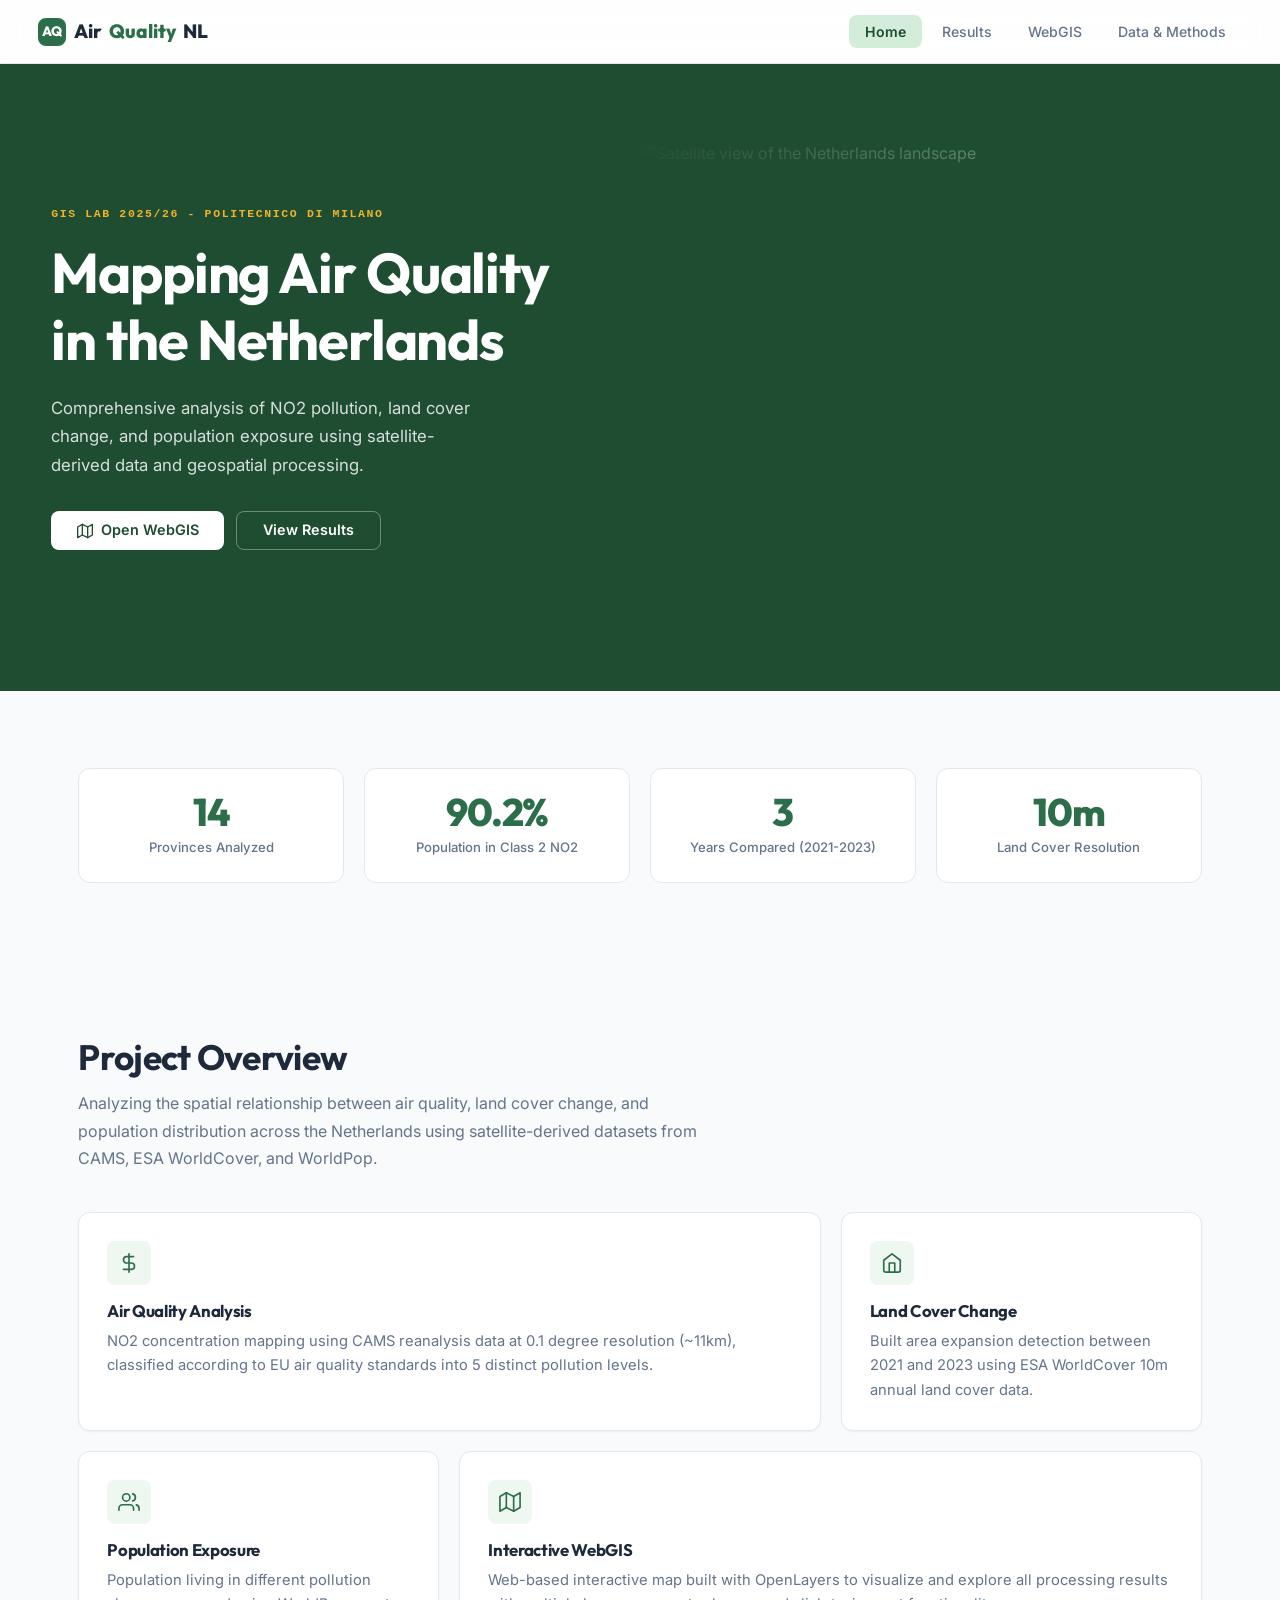
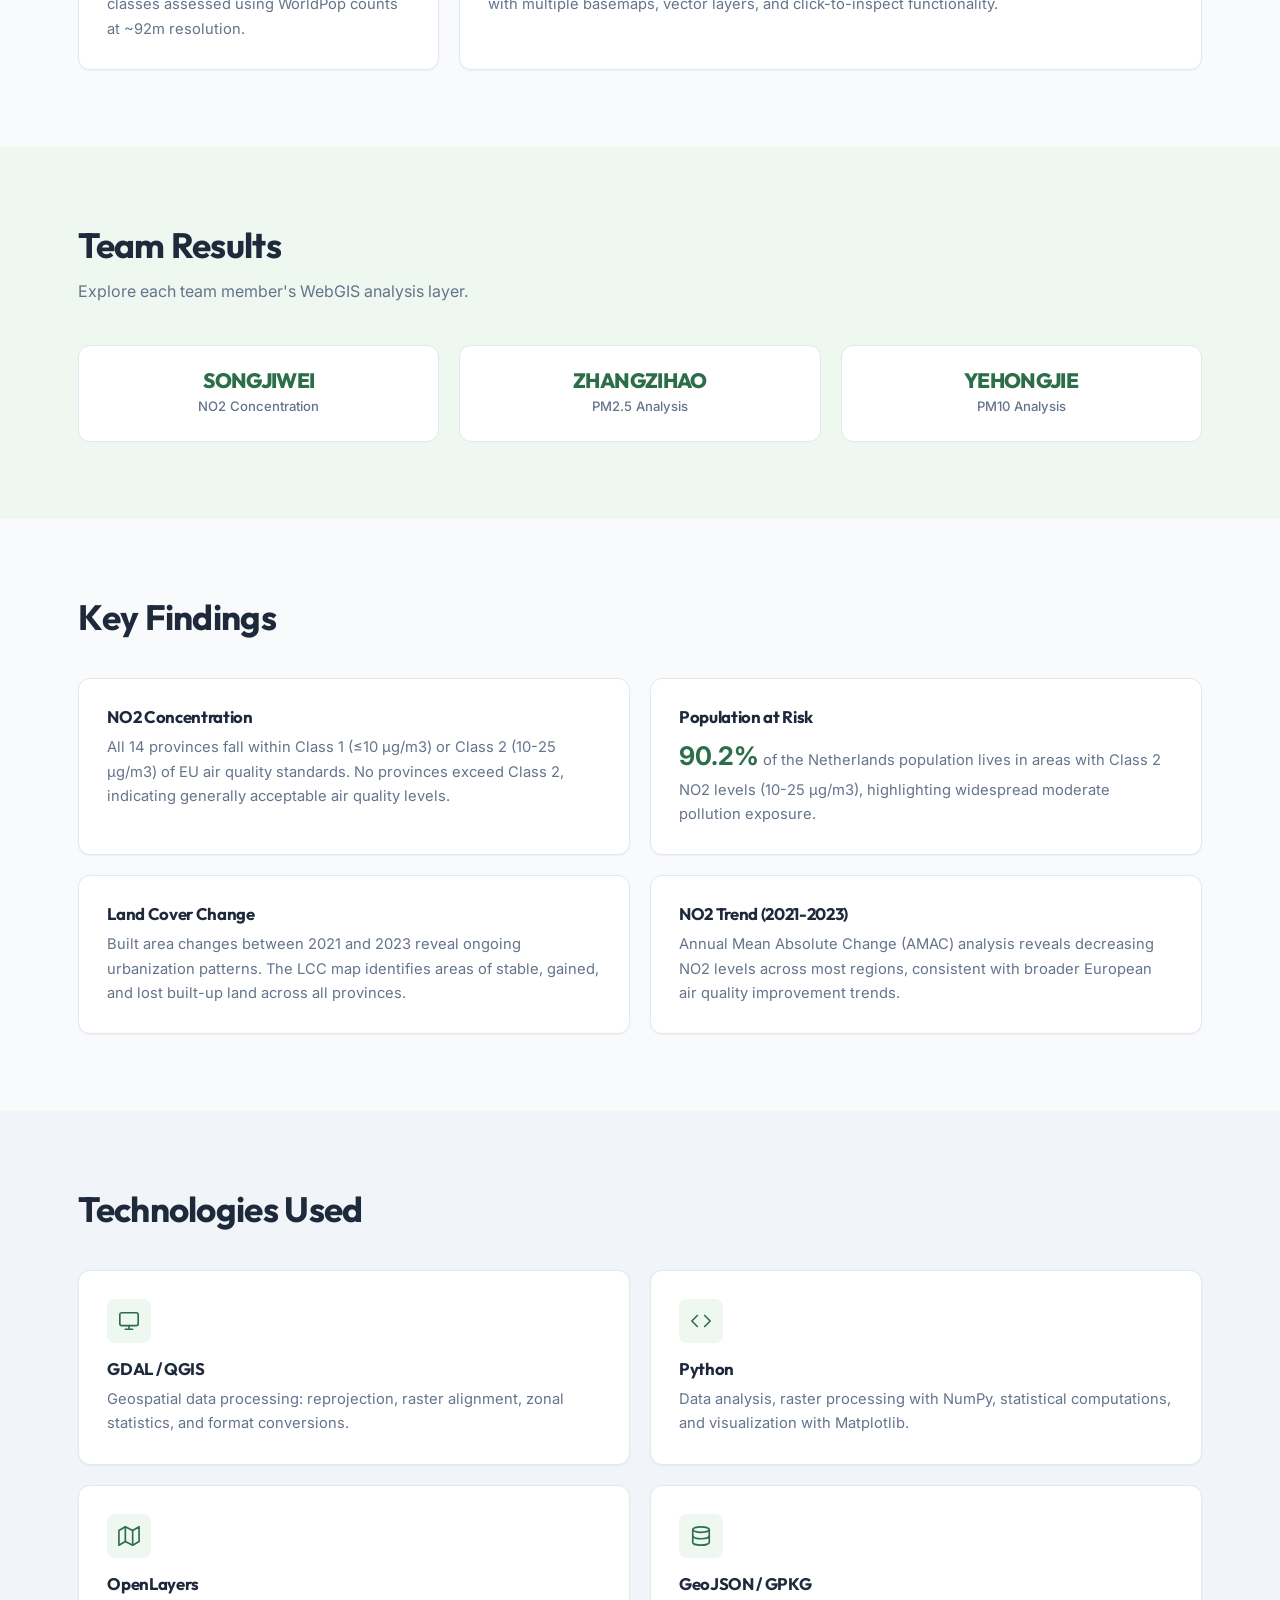
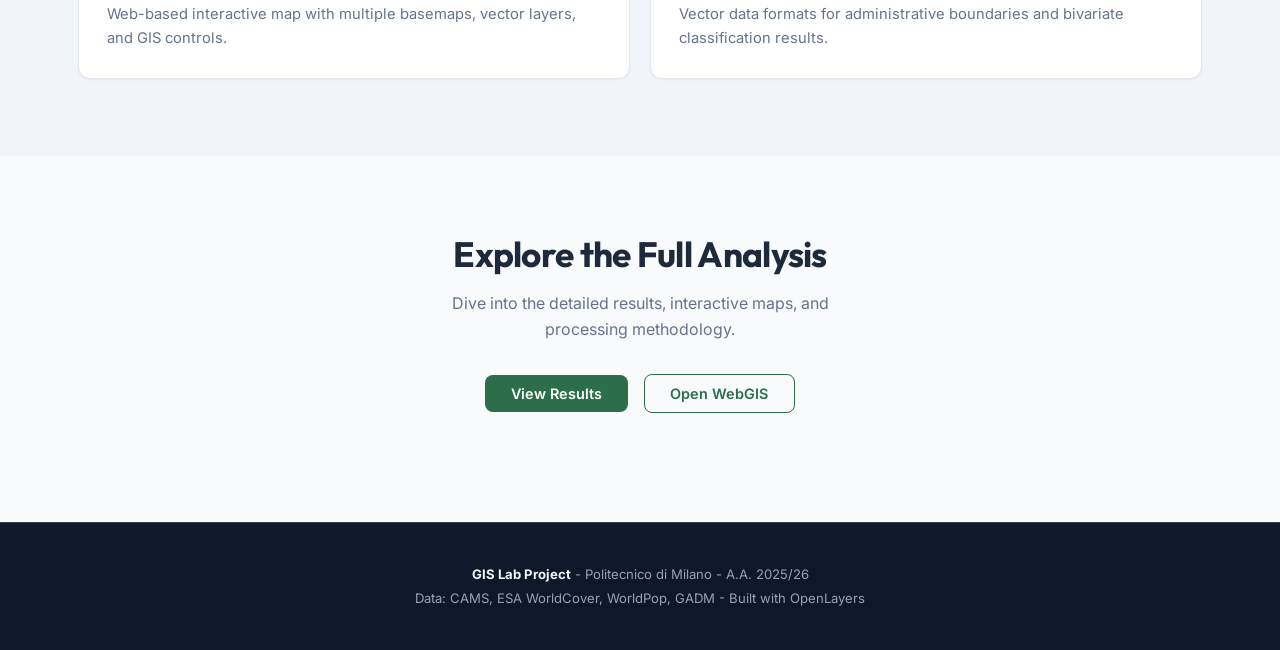
==== index.html @ 77e07d4b "网站改版 + 更新zhangzihao PM2.5数据" ====
<!DOCTYPE html>
<html lang="en">
<head>
  <meta charset="UTF-8">
  <meta name="viewport" content="width=device-width, initial-scale=1.0">
  <meta name="description" content="GIS analysis of NO2 pollution, land cover change, and population exposure across the Netherlands using satellite data.">
  <title>Netherlands Air Quality Monitoring - GIS Lab Project</title>
  <link rel="preconnect" href="https://fonts.googleapis.com">
  <link rel="preconnect" href="https://fonts.gstatic.com" crossorigin>
  <link href="https://fonts.googleapis.com/css2?family=Inter:wght@400;500;600&family=Outfit:wght@500;600;700;800&display=swap" rel="stylesheet">
  <link rel="stylesheet" href="css/style.css">
</head>
<body>
  <a href="#main" class="skip-link">Skip to content</a>

  <nav id="site-nav" aria-label="Main navigation">
    <a href="index.html" class="logo">
      <span class="logo-icon">AQ</span>
      Air<span>Quality</span> NL
    </a>
    <ul>
      <li><a href="index.html" class="active">Home</a></li>
      <li><a href="results.html">Results</a></li>
      <li><a href="webgis.html">WebGIS</a></li>
      <li><a href="data.html">Data &amp; Methods</a></li>
    </ul>
  </nav>

  <main id="main">
    <!-- Hero -->
    <section class="hero">
      <div class="hero-content">
        <div class="hero-eyebrow">GIS Lab 2025/26 - Politecnico di Milano</div>
        <h1>Mapping Air Quality in the Netherlands</h1>
        <p>Comprehensive analysis of NO2 pollution, land cover change, and population exposure using satellite-derived data and geospatial processing.</p>
        <div class="hero-cta">
          <a href="webgis.html" class="btn btn-primary">
            <svg width="16" height="16" viewBox="0 0 24 24" fill="none" stroke="currentColor" stroke-width="2" stroke-linecap="round" stroke-linejoin="round"><polygon points="1 6 1 22 8 18 16 22 23 18 23 2 16 6 8 2 1 6"></polygon><line x1="8" y1="2" x2="8" y2="18"></line><line x1="16" y1="6" x2="16" y2="22"></line></svg>
            Open WebGIS
          </a>
          <a href="results.html" class="btn btn-outline">View Results</a>
        </div>
      </div>
      <div class="hero-visual">
        <img src="https://picsum.photos/seed/netherlands-aerial/900/600" alt="Satellite view of the Netherlands landscape" width="900" height="600">
      </div>
    </section>

    <!-- Stats -->
    <section>
      <div class="container">
        <div class="stats reveal">
          <div class="stat">
            <div class="num">14</div>
            <div class="label">Provinces Analyzed</div>
          </div>
          <div class="stat">
            <div class="num">90.2%</div>
            <div class="label">Population in Class 2 NO2</div>
          </div>
          <div class="stat">
            <div class="num">3</div>
            <div class="label">Years Compared (2021-2023)</div>
          </div>
          <div class="stat">
            <div class="num">10m</div>
            <div class="label">Land Cover Resolution</div>
          </div>
        </div>
      </div>
    </section>

    <!-- Project Overview - Bento -->
    <section>
      <div class="container">
        <div class="section-header reveal">
          <h2>Project Overview</h2>
          <p>Analyzing the spatial relationship between air quality, land cover change, and population distribution across the Netherlands using satellite-derived datasets from CAMS, ESA WorldCover, and WorldPop.</p>
        </div>

        <div class="bento">
          <div class="card item-8 reveal">
            <div class="card-icon">
              <svg viewBox="0 0 24 24" fill="none" stroke="currentColor" stroke-linecap="round" stroke-linejoin="round"><path d="M12 2v20M17 5H9.5a3.5 3.5 0 0 0 0 7h5a3.5 3.5 0 0 1 0 7H6"/></svg>
            </div>
            <h3>Air Quality Analysis</h3>
            <p>NO2 concentration mapping using CAMS reanalysis data at 0.1 degree resolution (~11km), classified according to EU air quality standards into 5 distinct pollution levels.</p>
          </div>
          <div class="card item-4 reveal reveal-delay-1">
            <div class="card-icon">
              <svg viewBox="0 0 24 24" fill="none" stroke="currentColor" stroke-linecap="round" stroke-linejoin="round"><path d="M3 9l9-7 9 7v11a2 2 0 0 1-2 2H5a2 2 0 0 1-2-2z"></path><polyline points="9 22 9 12 15 12 15 22"></polyline></svg>
            </div>
            <h3>Land Cover Change</h3>
            <p>Built area expansion detection between 2021 and 2023 using ESA WorldCover 10m annual land cover data.</p>
          </div>
          <div class="card item-4 reveal">
            <div class="card-icon">
              <svg viewBox="0 0 24 24" fill="none" stroke="currentColor" stroke-linecap="round" stroke-linejoin="round"><path d="M17 21v-2a4 4 0 0 0-4-4H5a4 4 0 0 0-4 4v2"></path><circle cx="9" cy="7" r="4"></circle><path d="M23 21v-2a4 4 0 0 0-3-3.87"></path><path d="M16 3.13a4 4 0 0 1 0 7.75"></path></svg>
            </div>
            <h3>Population Exposure</h3>
            <p>Population living in different pollution classes assessed using WorldPop counts at ~92m resolution.</p>
          </div>
          <div class="card item-8 reveal reveal-delay-2">
            <div class="card-icon">
              <svg viewBox="0 0 24 24" fill="none" stroke="currentColor" stroke-linecap="round" stroke-linejoin="round"><polygon points="1 6 1 22 8 18 16 22 23 18 23 2 16 6 8 2 1 6"></polygon><line x1="8" y1="2" x2="8" y2="18"></line><line x1="16" y1="6" x2="16" y2="22"></line></svg>
            </div>
            <h3>Interactive WebGIS</h3>
            <p>Web-based interactive map built with OpenLayers to visualize and explore all processing results with multiple basemaps, vector layers, and click-to-inspect functionality.</p>
          </div>
        </div>
      </div>
    </section>

    <!-- Team WebGIS -->
    <section class="section-alt">
      <div class="container">
        <div class="section-header reveal">
          <h2>Team Results</h2>
          <p>Explore each team member's WebGIS analysis layer.</p>
        </div>
        <div class="stats reveal">
          <a href="webgis.html?student=1" class="stat stat-link">
            <div class="num" style="font-size:1.3rem">SONGJIWEI</div>
            <div class="label">NO2 Concentration</div>
          </a>
          <a href="webgis.html?student=2" class="stat stat-link">
            <div class="num" style="font-size:1.3rem">ZHANGZIHAO</div>
            <div class="label">PM2.5 Analysis</div>
          </a>
          <a href="webgis.html?student=3" class="stat stat-link">
            <div class="num" style="font-size:1.3rem">YEHONGJIE</div>
            <div class="label">PM10 Analysis</div>
          </a>
        </div>
      </div>
    </section>

    <!-- Key Findings -->
    <section>
      <div class="container">
        <div class="section-header reveal">
          <h2>Key Findings</h2>
        </div>

        <div class="bento">
          <div class="card card-accent-green item-6 reveal">
            <h3>NO2 Concentration</h3>
            <p>All 14 provinces fall within Class 1 (&le;10 &mu;g/m3) or Class 2 (10-25 &mu;g/m3) of EU air quality standards. No provinces exceed Class 2, indicating generally acceptable air quality levels.</p>
          </div>
          <div class="card card-accent-amber item-6 reveal reveal-delay-1">
            <h3>Population at Risk</h3>
            <p><strong style="font-size:1.6rem;color:var(--green-600)">90.2%</strong> of the Netherlands population lives in areas with Class 2 NO2 levels (10-25 &mu;g/m3), highlighting widespread moderate pollution exposure.</p>
          </div>
          <div class="card item-6 reveal reveal-delay-2">
            <h3>Land Cover Change</h3>
            <p>Built area changes between 2021 and 2023 reveal ongoing urbanization patterns. The LCC map identifies areas of stable, gained, and lost built-up land across all provinces.</p>
          </div>
          <div class="card item-6 reveal reveal-delay-3">
            <h3>NO2 Trend (2021-2023)</h3>
            <p>Annual Mean Absolute Change (AMAC) analysis reveals decreasing NO2 levels across most regions, consistent with broader European air quality improvement trends.</p>
          </div>
        </div>
      </div>
    </section>

    <!-- Technologies -->
    <section class="section-alt-gray">
      <div class="container">
        <div class="section-header reveal">
          <h2>Technologies Used</h2>
        </div>

        <div class="bento">
          <div class="card item-6 reveal">
            <div class="card-icon">
              <svg viewBox="0 0 24 24" fill="none" stroke="currentColor" stroke-linecap="round" stroke-linejoin="round"><rect x="2" y="3" width="20" height="14" rx="2" ry="2"></rect><line x1="8" y1="21" x2="16" y2="21"></line><line x1="12" y1="17" x2="12" y2="21"></line></svg>
            </div>
            <h3>GDAL / QGIS</h3>
            <p>Geospatial data processing: reprojection, raster alignment, zonal statistics, and format conversions.</p>
          </div>
          <div class="card item-6 reveal reveal-delay-1">
            <div class="card-icon">
              <svg viewBox="0 0 24 24" fill="none" stroke="currentColor" stroke-linecap="round" stroke-linejoin="round"><polyline points="16 18 22 12 16 6"></polyline><polyline points="8 6 2 12 8 18"></polyline></svg>
            </div>
            <h3>Python</h3>
            <p>Data analysis, raster processing with NumPy, statistical computations, and visualization with Matplotlib.</p>
          </div>
          <div class="card item-6 reveal">
            <div class="card-icon">
              <svg viewBox="0 0 24 24" fill="none" stroke="currentColor" stroke-linecap="round" stroke-linejoin="round"><polygon points="1 6 1 22 8 18 16 22 23 18 23 2 16 6 8 2 1 6"></polygon><line x1="8" y1="2" x2="8" y2="18"></line><line x1="16" y1="6" x2="16" y2="22"></line></svg>
            </div>
            <h3>OpenLayers</h3>
            <p>Web-based interactive map with multiple basemaps, vector layers, and GIS controls.</p>
          </div>
          <div class="card item-6 reveal reveal-delay-1">
            <div class="card-icon">
              <svg viewBox="0 0 24 24" fill="none" stroke="currentColor" stroke-linecap="round" stroke-linejoin="round"><ellipse cx="12" cy="5" rx="9" ry="3"></ellipse><path d="M21 12c0 1.66-4 3-9 3s-9-1.34-9-3"></path><path d="M3 5v14c0 1.66 4 3 9 3s9-1.34 9-3V5"></path></svg>
            </div>
            <h3>GeoJSON / GPKG</h3>
            <p>Vector data formats for administrative boundaries and bivariate classification results.</p>
          </div>
        </div>
      </div>
    </section>

    <!-- CTA -->
    <section>
      <div class="container text-center reveal">
        <h2 class="cta-heading">Explore the Full Analysis</h2>
        <p class="cta-sub">Dive into the detailed results, interactive maps, and processing methodology.</p>
        <div class="flex flex-center cta-buttons">
          <a href="results.html" class="btn btn-solid">View Results</a>
          <a href="webgis.html" class="btn btn-ghost">Open WebGIS</a>
        </div>
      </div>
    </section>
  </main>

  <footer>
    <p><strong>GIS Lab Project</strong> - Politecnico di Milano - A.A. 2025/26</p>
    <p>Data: CAMS, ESA WorldCover, WorldPop, GADM - Built with OpenLayers</p>
  </footer>

  <script src="js/app.js" defer></script>
</body>
</html>
---- css/style.css ----
/* ===== GIS Lab 5 - Air Quality NL ===== */
/* Design: Satellite Editorial | Dials: V6 M4 D3 */

/* ---------- Tokens ---------- */
:root {
  --green-700: #1e4d32;
  --green-600: #2c6e49;
  --green-500: #3a8a5e;
  --green-400: #4c956c;
  --green-100: #d4edda;
  --green-50:  #eef7f0;

  --accent: #f0b429;
  --accent-soft: #fef3cd;

  --slate-900: #0f172a;
  --slate-800: #1e293b;
  --slate-700: #334155;
  --slate-500: #64748b;
  --slate-400: #94a3b8;
  --slate-200: #e2e8f0;
  --slate-100: #f1f5f9;
  --slate-50:  #f8fafc;

  --white: #ffffff;
  --bg: var(--slate-50);
  --text: var(--slate-800);
  --text-secondary: var(--slate-500);

  --shadow-sm: 0 1px 2px rgba(15,23,42,.05);
  --shadow: 0 4px 24px rgba(15,23,42,.07);
  --shadow-lg: 0 12px 40px rgba(15,23,42,.1);
  --radius: 12px;
  --radius-sm: 8px;
  --radius-lg: 20px;

  --nav-h: 64px;
  --max-w: 1200px;

  --font-display: 'Outfit', system-ui, sans-serif;
  --font-body: 'Inter', system-ui, -apple-system, BlinkMacSystemFont, sans-serif;
  --font-mono: 'JetBrains Mono', ui-monospace, monospace;
}

@media (prefers-color-scheme: dark) {
  :root {
    --bg: var(--slate-900);
    --text: var(--slate-100);
    --text-secondary: var(--slate-400);
    --white: var(--slate-800);
    --green-100: rgba(44,110,73,.15);
    --green-50:  rgba(44,110,73,.08);
    --accent-soft: rgba(240,180,41,.12);
    --slate-200: var(--slate-700);
    --slate-100: var(--slate-800);
    --shadow-sm: 0 1px 2px rgba(0,0,0,.2);
    --shadow: 0 4px 24px rgba(0,0,0,.25);
    --shadow-lg: 0 12px 40px rgba(0,0,0,.35);
  }
}

/* ---------- Reset ---------- */
*,*::before,*::after{margin:0;padding:0;box-sizing:border-box}

html{scroll-behavior:smooth;-webkit-text-size-adjust:100%}

body{
  font-family:var(--font-body);
  font-size:16px;
  line-height:1.6;
  color:var(--text);
  background:var(--bg);
  -webkit-font-smoothing:antialiased;
  text-rendering:optimizeLegibility;
}

img{display:block;max-width:100%;height:auto}
a{color:inherit;text-decoration:none}
ul,ol{list-style:none}

/* ---------- Typography ---------- */
h1,h2,h3,h4,h5,h6{
  font-family:var(--font-display);
  font-weight:700;
  line-height:1.2;
  color:var(--text);
  letter-spacing:-.02em;
  text-wrap:balance;
}

h1{font-size:clamp(2rem,5vw,3.5rem)}
h2{font-size:clamp(1.5rem,3vw,2.2rem)}
h3{font-size:1.15rem}

/* ---------- Focus States (a11y) ---------- */
:focus-visible{
  outline:2px solid var(--green-600);
  outline-offset:2px;
  border-radius:4px;
}
.btn:focus-visible{
  outline:2px solid var(--green-600);
  outline-offset:2px;
}
nav a:focus-visible{
  outline-color:var(--green-600);
  outline-offset:0;
}

/* ---------- Navigation ---------- */
nav{
  position:sticky;
  top:0;
  z-index:100;
  display:flex;
  align-items:center;
  justify-content:space-between;
  height:var(--nav-h);
  padding:0 clamp(1rem,3vw,2.5rem);
  background:rgba(255,255,255,.82);
  backdrop-filter:blur(16px) saturate(180%);
  -webkit-backdrop-filter:blur(16px) saturate(180%);
  border-bottom:1px solid var(--slate-200);
  transition:box-shadow .3s;
}
nav.scrolled{box-shadow:var(--shadow-sm)}

@media (prefers-color-scheme:dark){
  nav{background:rgba(15,23,42,.85);border-bottom-color:var(--slate-700)}
}

nav .logo{
  font-family:var(--font-display);
  font-size:1.2rem;
  font-weight:800;
  display:flex;
  align-items:center;
  gap:.45rem;
}
nav .logo .logo-icon{
  width:28px;height:28px;
  background:var(--green-600);
  border-radius:var(--radius-sm);
  display:grid;place-items:center;
  color:#fff;font-size:.85rem;font-weight:800;
  line-height:1;
}
nav .logo span{color:var(--green-600)}

nav ul{display:flex;gap:.25rem}

nav ul li a{
  padding:.5rem 1rem;
  font-size:.88rem;
  font-weight:500;
  color:var(--text-secondary);
  border-radius:var(--radius-sm);
  transition:color .2s,background .2s;
}
nav ul li a:hover{color:var(--text);background:var(--slate-100)}
nav ul li a.active{
  color:var(--green-700);
  background:var(--green-100);
  font-weight:600;
}

/* Mobile nav */
@media (max-width:768px){
  nav{flex-wrap:wrap;height:auto;padding:.75rem 1rem;gap:.5rem}
  nav ul{width:100%;justify-content:center;gap:.15rem}
  nav ul li a{padding:.65rem .75rem;font-size:.85rem;min-height:44px;display:flex;align-items:center}
}

/* ---------- Hero ---------- */
.hero{
  position:relative;
  overflow:hidden;
  display:grid;
  grid-template-columns:1fr 1fr;
  min-height:min(560px,70vh);
  background:var(--green-700);
  color:#fff;
}
.hero-content{
  display:flex;
  flex-direction:column;
  justify-content:center;
  padding:clamp(2rem,5vw,4rem) clamp(1.5rem,4vw,3.5rem);
  z-index:2;
}
.hero-eyebrow{
  font-family:var(--font-mono);
  font-size:.72rem;
  font-weight:600;
  text-transform:uppercase;
  letter-spacing:.14em;
  color:var(--accent);
  margin-bottom:1rem;
}
.hero h1{
  color:#fff;
  margin-bottom:1.25rem;
  max-width:520px;
}
.hero p{
  font-size:1.05rem;
  line-height:1.7;
  opacity:.82;
  max-width:440px;
  margin-bottom:2rem;
}
.hero-cta{display:flex;gap:.75rem;flex-wrap:wrap}

.hero-visual{
  position:relative;
  overflow:hidden;
}
.hero-visual img{
  width:100%;
  height:100%;
  object-fit:cover;
  opacity:.55;
  mix-blend-mode:luminosity;
}
.hero-visual::after{
  content:'';
  position:absolute;
  inset:0;
  background:linear-gradient(135deg,var(--green-700) 0%,transparent 60%);
}

@media (max-width:768px){
  .hero{grid-template-columns:1fr;min-height:auto}
  .hero-visual{display:none}
  .hero-content{padding:2.5rem 1.5rem}
  .hero h1{font-size:2rem}
}

/* ---------- Buttons ---------- */
.btn{
  display:inline-flex;
  align-items:center;
  gap:.5rem;
  padding:.7rem 1.6rem;
  font-family:var(--font-body);
  font-size:.9rem;
  font-weight:600;
  border:none;
  border-radius:var(--radius-sm);
  cursor:pointer;
  transition:transform .15s cubic-bezier(.16,1,.3,1),box-shadow .2s,background .2s;
  line-height:1;
  text-decoration:none;
}
.btn:active{transform:scale(.97)}

@media (prefers-reduced-motion:reduce){
  .btn{transition:background .2s}
  .btn:active{transform:none}
}

.btn-primary{
  background:var(--white);
  color:var(--green-700);
}
.btn-primary:hover{box-shadow:0 4px 16px rgba(255,255,255,.2)}

.btn-outline{
  background:transparent;
  color:#fff;
  border:1.5px solid rgba(255,255,255,.35);
}
.btn-outline:hover{border-color:rgba(255,255,255,.7);background:rgba(255,255,255,.08)}

.btn-solid{
  background:var(--green-600);
  color:#fff;
}
.btn-solid:hover{background:var(--green-700);box-shadow:var(--shadow)}

.btn-ghost{
  background:transparent;
  color:var(--green-600);
  border:1.5px solid var(--green-600);
}
.btn-ghost:hover{background:var(--green-50)}

@media (prefers-color-scheme:dark){
  .btn-solid{background:var(--green-500)}
  .btn-solid:hover{background:var(--green-600)}
  .btn-ghost:hover{background:var(--green-100)}
  .btn-primary{background:var(--green-100);color:var(--green-600)}
}

/* ---------- Container / Section ---------- */
.container{
  max-width:var(--max-w);
  margin:0 auto;
  padding:0 clamp(1rem,3vw,2.5rem);
}

section{padding:clamp(3rem,6vw,5rem) 0}
.section-alt{background:var(--green-50)}
.section-alt-gray{background:var(--slate-100)}

@media (prefers-color-scheme:dark){
  .section-alt{background:rgba(44,110,73,.06)}
  .section-alt-gray{background:rgba(30,41,59,.5)}
}

.section-header{
  max-width:640px;
  margin-bottom:2.5rem;
}
.section-header h2{margin-bottom:.75rem}
.section-header p{color:var(--text-secondary);font-size:1rem;line-height:1.7;text-wrap:pretty}

/* ---------- Key Findings (accent-tinted card) ---------- */
.card-accent-green{background:var(--green-50);border-color:var(--green-100)}
.card-accent-amber{background:var(--accent-soft);border-color:rgba(240,180,41,.2)}

/* ---------- Bento Grid ---------- */
.bento{
  display:grid;
  gap:1.25rem;
  grid-template-columns:repeat(12,1fr);
}
.bento>.item-4{grid-column:span 4}
.bento>.item-6{grid-column:span 6}
.bento>.item-8{grid-column:span 8}
.bento>.item-12{grid-column:span 12}

@media (max-width:1024px){
  .bento>.item-4,
  .bento>.item-6,
  .bento>.item-8{grid-column:span 6}
}
@media (max-width:640px){
  .bento>.item-4,
  .bento>.item-6,
  .bento>.item-8,
  .bento>.item-12{grid-column:span 12}
}

/* ---------- Cards ---------- */
.card{
  background:var(--white);
  border-radius:var(--radius);
  padding:1.75rem;
  box-shadow:var(--shadow-sm);
  border:1px solid var(--slate-200);
  transition:transform .25s cubic-bezier(.16,1,.3,1),box-shadow .25s cubic-bezier(.16,1,.3,1);
}
.card:hover{
  transform:translateY(-3px);
  box-shadow:var(--shadow);
}

@media (prefers-reduced-motion:reduce){
  .card{transition:none}
  .card:hover{transform:none}
}

.card .card-icon{
  width:44px;height:44px;
  border-radius:var(--radius-sm);
  display:grid;place-items:center;
  margin-bottom:1rem;
  background:var(--green-50);
  color:var(--green-600);
  flex-shrink:0;
}
.card .card-icon svg{width:22px;height:22px;stroke-width:1.8}

.card h3{
  margin-bottom:.5rem;
  font-size:1.05rem;
}
.card p{
  color:var(--text-secondary);
  font-size:.92rem;
  line-height:1.65;
}

/* Card with image */
.card-visual{
  overflow:hidden;
  padding:0;
}
.card-visual img{
  width:100%;
  height:200px;
  object-fit:cover;
}
.card-visual .card-body{padding:1.5rem}

/* ---------- Stats Row ---------- */
.stats{
  display:grid;
  grid-template-columns:repeat(auto-fit,minmax(200px,1fr));
  gap:1.25rem;
}
.stat{
  background:var(--white);
  border:1px solid var(--slate-200);
  border-radius:var(--radius);
  padding:1.5rem;
  text-align:center;
}
.stat .num{
  font-family:var(--font-display);
  font-size:clamp(1.8rem,3vw,2.6rem);
  font-weight:800;
  color:var(--green-600);
  letter-spacing:-.03em;
  line-height:1;
  margin-bottom:.35rem;
}
.stat .label{
  font-size:.82rem;
  color:var(--text-secondary);
  font-weight:500;
}
.stat-link{
  text-decoration:none;
  cursor:pointer;
  transition:transform .25s cubic-bezier(.16,1,.3,1),box-shadow .25s cubic-bezier(.16,1,.3,1);
}
.stat-link:hover{
  transform:translateY(-3px);
  box-shadow:var(--shadow);
}
@media (prefers-reduced-motion:reduce){
  .stat-link{transition:none}
  .stat-link:hover{transform:none}
}

/* ---------- Results Grid ---------- */
.results-grid{
  display:grid;
  grid-template-columns:repeat(auto-fit,minmax(min(400px,100%),1fr));
  gap:1.5rem;
  margin-top:1.5rem;
}

.result-item{
  background:var(--white);
  border-radius:var(--radius);
  overflow:hidden;
  box-shadow:var(--shadow-sm);
  border:1px solid var(--slate-200);
  transition:box-shadow .25s;
}
.result-item:hover{box-shadow:var(--shadow)}

.result-item .result-img-wrap{
  position:relative;
  width:100%;
  aspect-ratio:16/10;
  overflow:hidden;
  border-bottom:1px solid var(--slate-200);
}
.result-item .result-img-wrap img{
  width:100%;
  height:100%;
  object-fit:cover;
  display:block;
}

.result-item .caption{
  padding:1.25rem 1.5rem;
  font-size:.88rem;
  color:var(--text-secondary);
  line-height:1.65;
}
.result-item .caption strong{
  display:block;
  color:var(--text);
  font-size:1rem;
  font-weight:600;
  margin-bottom:.4rem;
  font-family:var(--font-display);
  letter-spacing:-.01em;
}
.result-item .caption .highlight{
  color:var(--green-600);
  font-weight:600;
}

@media (max-width:480px){
  .results-grid{grid-template-columns:1fr}
  .result-item .result-img-wrap{aspect-ratio:4/3}
}

/* ---------- Tables ---------- */
.table-wrapper{
  overflow-x:auto;
  margin:1.5rem 0;
  border-radius:var(--radius);
  box-shadow:var(--shadow-sm);
  border:1px solid var(--slate-200);
}

table{
  width:100%;
  border-collapse:collapse;
  background:var(--white);
  font-size:.88rem;
  table-layout:fixed;
}

thead{
  background:var(--green-600);
  color:#fff;
  position:sticky;
  top:0;
  z-index:1;
}

th{
  padding:.8rem 1.15rem;
  text-align:center;
  font-family:var(--font-display);
  font-weight:600;
  font-size:.78rem;
  text-transform:uppercase;
  letter-spacing:.05em;
  white-space:nowrap;
}

td{
  padding:.7rem 1.15rem;
  border-bottom:1px solid var(--slate-200);
  color:var(--text);
  vertical-align:middle;
  text-align:center;
}

/* Tabular numbers for numeric columns */
td.num,
th.num{font-variant-numeric:tabular-nums}

tbody tr{transition:background .15s}
tbody tr:nth-child(even){background:var(--slate-50)}
tbody tr:hover{background:var(--green-50)}
tbody tr:last-child td{border-bottom:none}

/* Strong emphasis in tables */
table strong{
  color:var(--green-600);
  font-weight:700;
  font-family:var(--font-display);
}
table code{
  font-family:var(--font-mono);
  font-size:.82em;
  background:var(--slate-100);
  padding:.15em .4em;
  border-radius:4px;
  color:var(--text-secondary);
}

@media (prefers-color-scheme:dark){
  table,thead,tbody tr:nth-child(even){background:var(--slate-800)}
  td{border-bottom-color:var(--slate-700)}
  tbody tr:hover{background:var(--green-100)}
  .result-item .result-img-wrap{background:var(--slate-800)}
  .result-item{border-color:var(--slate-700)}
  table code{background:var(--slate-700)}
}

/* ---------- Dataset List ---------- */
.dataset-list{margin-top:1rem}

.dataset-list li{
  padding:1rem 1.25rem;
  background:var(--white);
  margin-bottom:.5rem;
  border-radius:var(--radius-sm);
  box-shadow:var(--shadow-sm);
  border:1px solid var(--slate-200);
  display:flex;
  justify-content:space-between;
  align-items:center;
  gap:1rem;
  transition:box-shadow .2s;
}
.dataset-list li:hover{box-shadow:var(--shadow)}

.dataset-list .name{
  font-weight:600;
  color:var(--text);
  font-size:.95rem;
}
.dataset-list .desc{
  color:var(--text-secondary);
  font-size:.85rem;
  text-align:right;
}

@media (max-width:640px){
  .dataset-list li{flex-direction:column;align-items:flex-start;gap:.25rem}
  .dataset-list .desc{text-align:left}
}

/* ---------- Data Sections ---------- */
.data-section{margin-bottom:2.5rem}
.data-section h3{
  color:var(--green-600);
  margin-bottom:.75rem;
  font-size:1.1rem;
}
.data-section p{
  color:var(--text-secondary);
  line-height:1.7;
  max-width:70ch;
}
.data-section ol,
.data-section ul:not(.dataset-list){
  margin:1rem 0 1rem 1.25rem;
  line-height:2;
  color:var(--text-secondary);
}
.data-section ol{list-style:decimal}
.data-section ul:not(.dataset-list){list-style:disc}

/* ---------- Tags ---------- */
.tag{
  display:inline-block;
  padding:.2rem .65rem;
  border-radius:6px;
  font-size:.75rem;
  font-weight:600;
  background:var(--slate-100);
  color:var(--slate-500);
}

/* ---------- WebGIS ---------- */
.webgis-page{
  display:flex;
  flex-direction:column;
  height:calc(100dvh - var(--nav-h));
}
#map{flex:1;width:100%;min-height:400px}

.map-toolbar{
  background:var(--white);
  padding:.7rem 1.5rem;
  display:flex;
  align-items:center;
  gap:1.1rem;
  flex-wrap:nowrap;
  overflow-x:auto;
  border-bottom:1px solid var(--slate-200);
  font-size:.88rem;
  white-space:nowrap;
  scrollbar-width:none;
  -ms-overflow-style:none;
}
.map-toolbar::-webkit-scrollbar{display:none}
.map-toolbar label{
  display:flex;align-items:center;gap:.4rem;cursor:pointer;user-select:none;
}
.map-toolbar input[type="checkbox"]{
  width:16px;height:16px;cursor:pointer;accent-color:var(--green-600);
}
.map-toolbar select{
  padding:.35rem .7rem;
  border:1px solid var(--slate-200);
  border-radius:6px;
  font-size:.92rem;
  background:var(--white);
  color:var(--text);
}
.map-toolbar .separator{
  width:1px;height:22px;background:var(--slate-200);flex-shrink:0;
}
.map-toolbar .student-label{
  font-weight:700;
  color:var(--green-700);
  font-size:.88rem;
  padding:.2rem .6rem;
  background:var(--green-50);
  border-radius:5px;
  flex-shrink:0;
}

/* Legend */
#legend-panel{
  position:absolute;
  bottom:24px;right:12px;z-index:50;
  background:rgba(255,255,255,.92);
  backdrop-filter:blur(12px);
  border-radius:var(--radius);
  padding:1rem 1.15rem;
  box-shadow:var(--shadow);
  max-width:240px;
  font-size:.82rem;
  border:1px solid var(--slate-200);
}
#legend-panel h4{
  margin-bottom:.5rem;
  color:var(--green-700);
  border-bottom:2px solid var(--slate-200);
  padding-bottom:.35rem;
  font-size:.9rem;
}

.legend-section{margin-bottom:.75rem}
.legend-section:last-child{margin-bottom:0}
.legend-section h5{
  margin:0 0 .35rem;
  font-size:.78rem;
  color:var(--text-secondary);
  text-transform:uppercase;
  letter-spacing:.04em;
  font-weight:600;
}

.legend-item{
  display:flex;align-items:center;gap:.5rem;padding:.15rem 0;font-size:.78rem;
}
.legend-color{
  width:20px;height:12px;border-radius:3px;flex-shrink:0;
  border:1px solid rgba(0,0,0,.08);
}

/* Popup */
.ol-popup{
  position:absolute;
  background:var(--white);
  border:1px solid var(--slate-200);
  border-radius:var(--radius-sm);
  padding:12px 16px;
  box-shadow:var(--shadow);
  font-size:13px;
  max-width:280px;
  min-width:120px;
  z-index:50;
}
.ol-popup::after{
  content:'';
  position:absolute;
  bottom:-6px;left:50%;
  transform:translateX(-50%);
  width:12px;height:12px;
  background:var(--white);
  border-right:1px solid var(--slate-200);
  border-bottom:1px solid var(--slate-200);
  transform:translateX(-50%) rotate(45deg);
}
.ol-popup table{width:100%;border-collapse:collapse}
.ol-popup table td{padding:3px 8px;font-size:.82rem}
#popup-closer{
  position:absolute;top:4px;right:8px;
  font-size:18px;color:var(--slate-400);
  text-decoration:none;cursor:pointer;
  line-height:1;
}
#popup-closer:hover{color:var(--text)}

@media (prefers-color-scheme:dark){
  .ol-popup{background:var(--slate-800);border-color:var(--slate-700)}
  .ol-popup::after{background:var(--slate-800);border-color:var(--slate-700)}
  #popup-closer{color:var(--slate-400)}
  #popup-closer:hover{color:var(--text)}
}
.custom-mouse-position{
  font-size:11px;font-family:var(--font-mono);
  padding:3px 8px;background:rgba(255,255,255,.88);border-radius:6px;
}

@media (prefers-color-scheme:dark){
  .map-toolbar{background:var(--slate-800);border-bottom-color:var(--slate-700)}
  .map-toolbar select{background:var(--slate-700);border-color:var(--slate-700);color:var(--text)}
  .map-toolbar .separator{background:var(--slate-700)}
  #legend-panel{background:rgba(30,41,59,.92);border-color:var(--slate-700)}
  .custom-mouse-position{background:rgba(30,41,59,.88)}
}

/* ---------- Footer ---------- */
footer{
  background:var(--slate-900);
  color:var(--slate-400);
  text-align:center;
  padding:2.5rem clamp(1rem,3vw,2.5rem);
  font-size:.82rem;
  line-height:1.8;
  border-top:1px solid var(--slate-700);
  margin-top:2rem;
}
footer strong{color:var(--slate-100)}
footer a{color:var(--slate-400);text-decoration:underline;text-underline-offset:2px}
footer a:hover{color:var(--slate-200)}

/* ---------- Scroll Reveal ---------- */
.reveal{
  opacity:0;
  transform:translateY(20px);
  transition:opacity .6s cubic-bezier(.16,1,.3,1),transform .6s cubic-bezier(.16,1,.3,1);
}
.reveal.visible{
  opacity:1;
  transform:translateY(0);
}
.reveal-delay-1{transition-delay:.08s}
.reveal-delay-2{transition-delay:.16s}
.reveal-delay-3{transition-delay:.24s}

@media (prefers-reduced-motion:reduce){
  .reveal{opacity:1;transform:none;transition:none}
}

/* ---------- Bivariate Legend ---------- */
.biv-legend{
  display:inline-grid;
  grid-template-columns:repeat(4,36px);
  grid-template-rows:repeat(3,36px);
  gap:2px;
  margin:.5rem 0;
}
.biv-legend .cell{
  display:flex;align-items:center;justify-content:center;
  font-size:.65rem;font-weight:600;color:rgba(0,0,0,.5);
  border-radius:2px;
}
.biv-11{background:#e8e8e8}.biv-12{background:#b0d0b0}
.biv-13{background:#73b873}.biv-14{background:#2d9e2d}
.biv-21{background:#f0b0b0}.biv-22{background:#c8a0a0}
.biv-23{background:#9a8a6a}.biv-24{background:#607040}
.biv-31{background:#e88888}.biv-32{background:#c07050}
.biv-33{background:#a05830}

/* ---------- Utilities ---------- */
.text-center{text-align:center}
.mt-1{margin-top:.5rem}
.mt-2{margin-top:1rem}
.mt-3{margin-top:1.5rem}
.mb-2{margin-bottom:1rem}
.mb-3{margin-bottom:1.5rem}
.flex{display:flex;gap:1rem;flex-wrap:wrap}
.flex-center{align-items:center;justify-content:center}

/* CTA section */
.cta-heading{margin-bottom:1rem}
.cta-sub{color:var(--text-secondary);max-width:500px;margin:0 auto 2rem;text-wrap:pretty}
.cta-buttons{gap:1rem}

/* ---------- Skip Link (a11y) ---------- */
.skip-link{
  position:absolute;top:-100%;left:1rem;
  background:var(--green-600);color:#fff;
  padding:.5rem 1rem;border-radius:var(--radius-sm);
  font-size:.9rem;font-weight:600;z-index:999;
  transition:top .2s;
}
.skip-link:focus{top:.5rem}
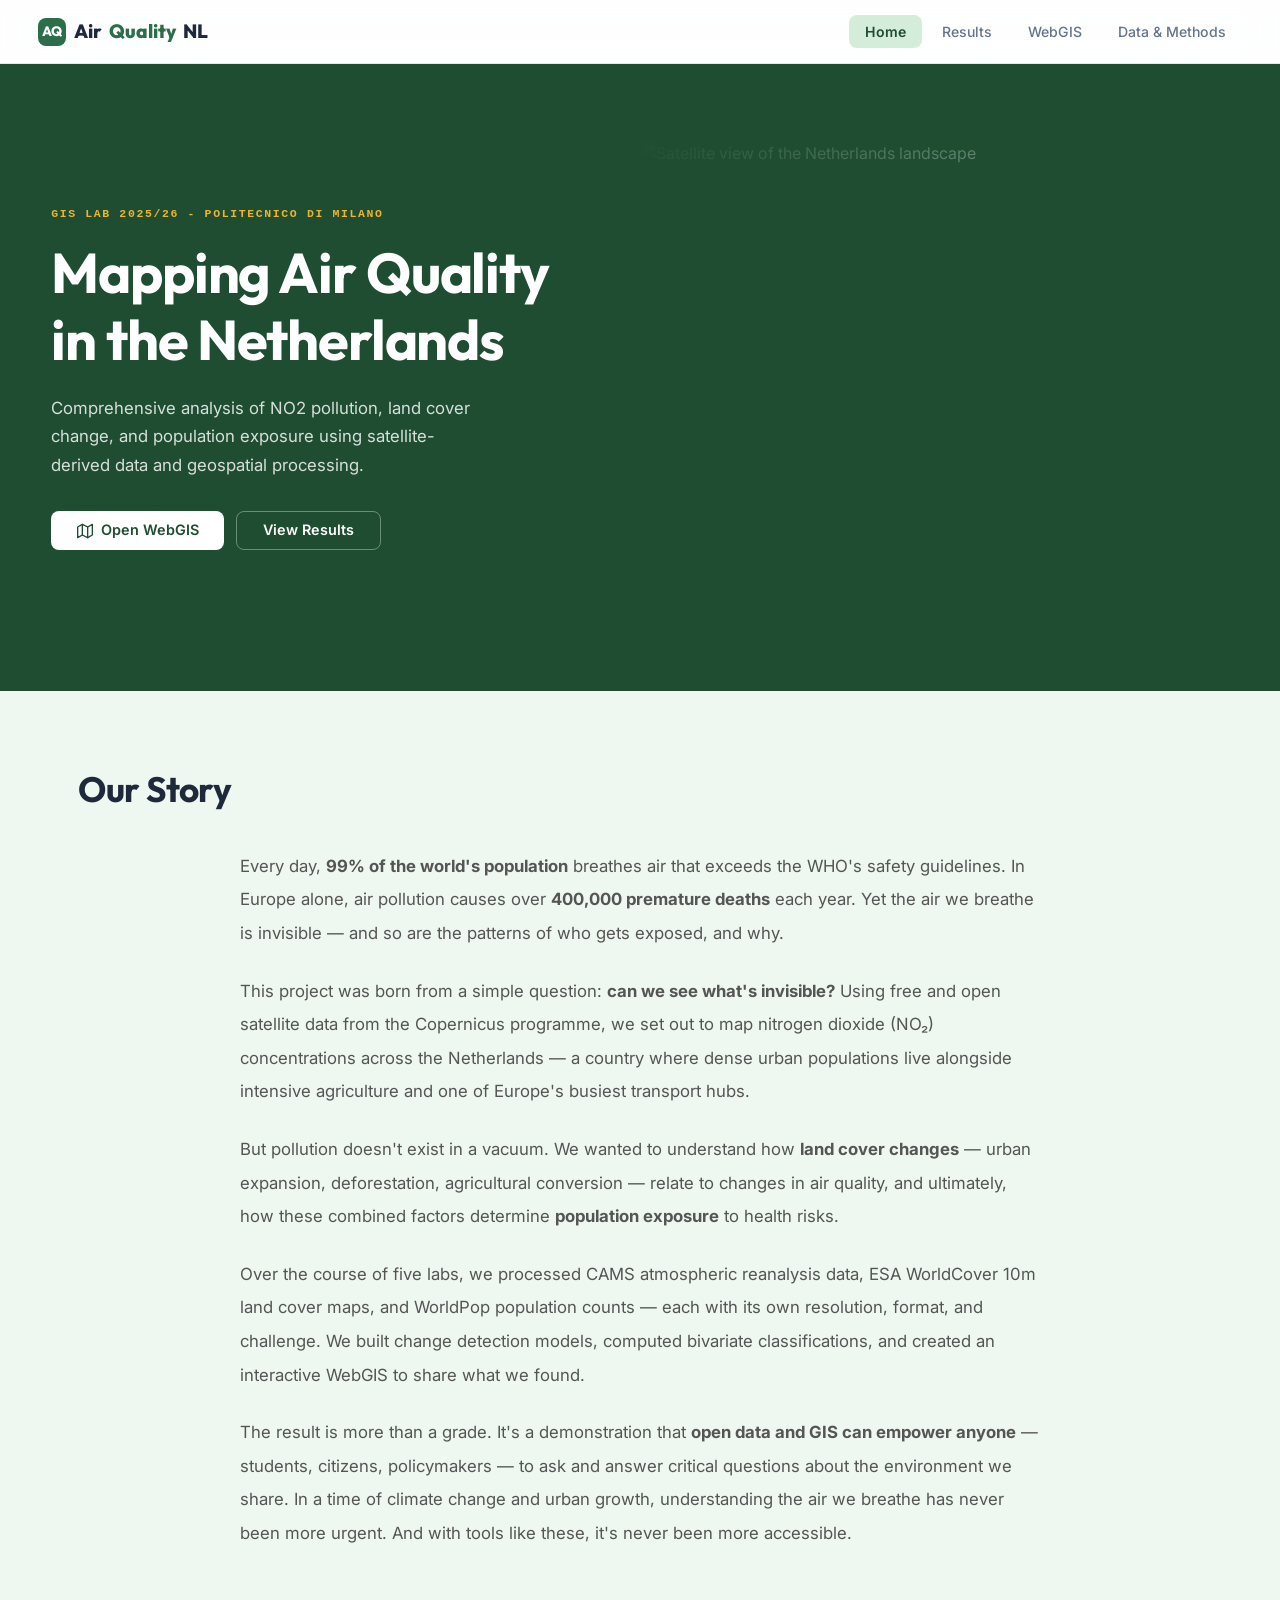
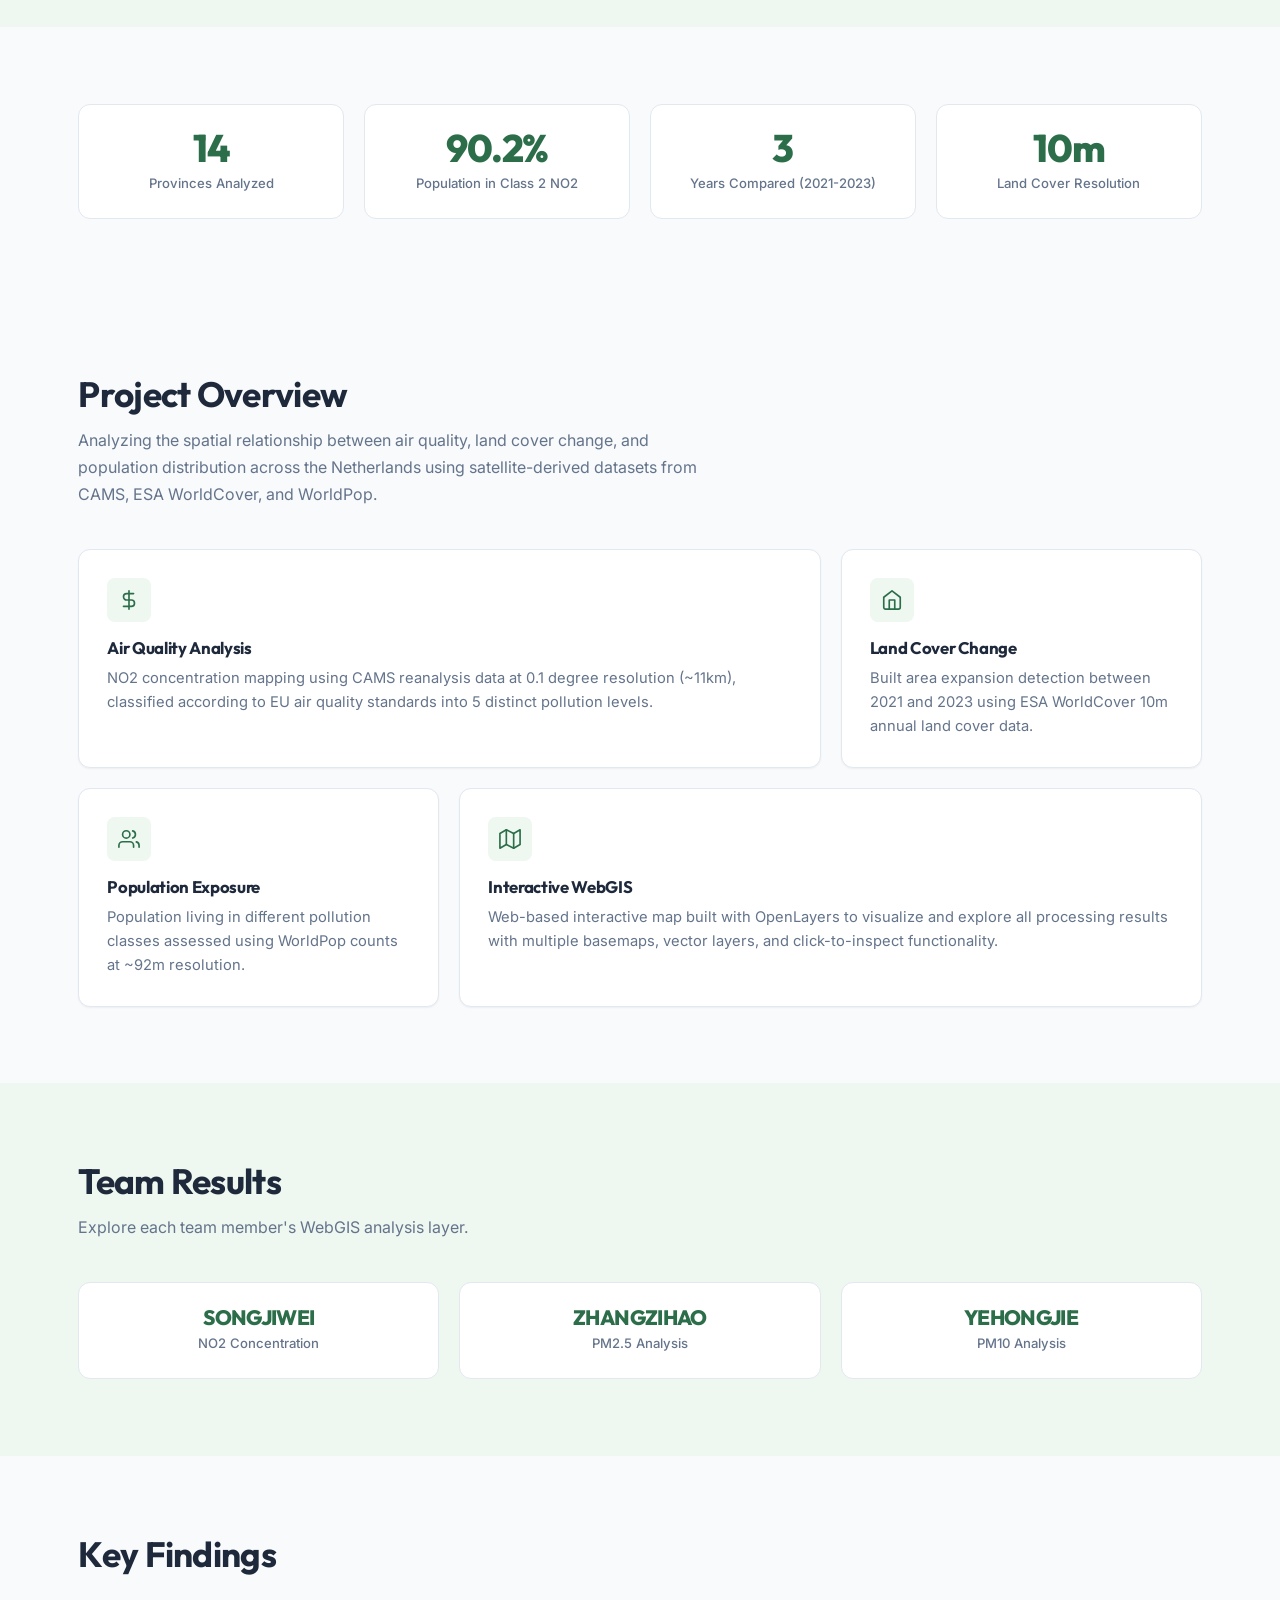
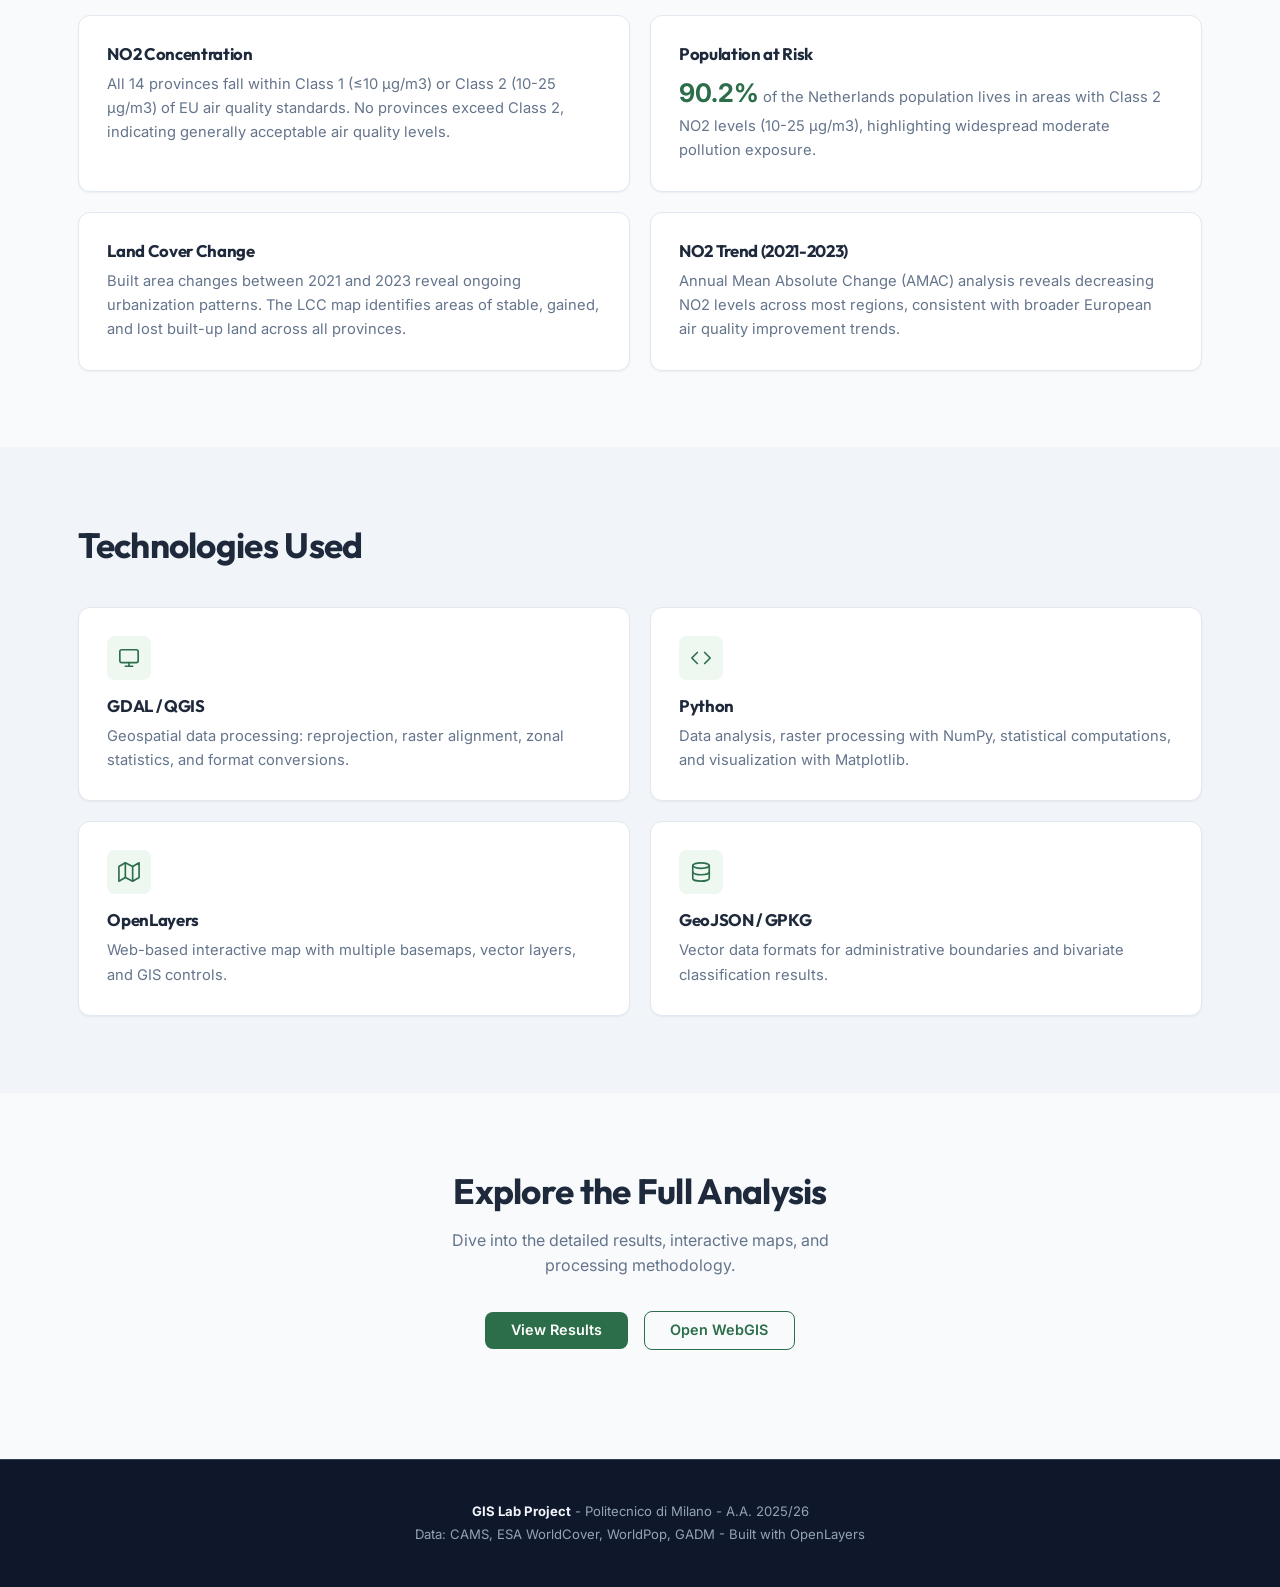
==== commit 4e16ad7f: "modiify" ====
--- a/index.html
+++ b/index.html
@@ -10,7 +10,7 @@
   <link href="https://fonts.googleapis.com/css2?family=Inter:wght@400;500;600&family=Outfit:wght@500;600;700;800&display=swap" rel="stylesheet">
   <link rel="stylesheet" href="css/style.css">
 </head>
-<body>
+<body> 
   <a href="#main" class="skip-link">Skip to content</a>
 
   <nav id="site-nav" aria-label="Main navigation">
@@ -46,6 +46,22 @@
       </div>
     </section>
 
+    <!-- Our Story -->
+    <section class="section-alt">
+      <div class="container">
+        <div class="section-header reveal">
+          <h2>Our Story</h2>
+        </div>
+        <div class="story-content reveal" style="max-width:800px;margin:0 auto;line-height:2;font-size:1.05rem;color:#555;">
+          <p>Every day, <strong>99% of the world's population</strong> breathes air that exceeds the WHO's safety guidelines. In Europe alone, air pollution causes over <strong>400,000 premature deaths</strong> each year. Yet the air we breathe is invisible — and so are the patterns of who gets exposed, and why.</p>
+          <p style="margin-top:1.5rem;">This project was born from a simple question: <strong>can we see what's invisible?</strong> Using free and open satellite data from the Copernicus programme, we set out to map nitrogen dioxide (NO&#8322;) concentrations across the Netherlands — a country where dense urban populations live alongside intensive agriculture and one of Europe's busiest transport hubs.</p>
+          <p style="margin-top:1.5rem;">But pollution doesn't exist in a vacuum. We wanted to understand how <strong>land cover changes</strong> — urban expansion, deforestation, agricultural conversion — relate to changes in air quality, and ultimately, how these combined factors determine <strong>population exposure</strong> to health risks.</p>
+          <p style="margin-top:1.5rem;">Over the course of five labs, we processed CAMS atmospheric reanalysis data, ESA WorldCover 10m land cover maps, and WorldPop population counts — each with its own resolution, format, and challenge. We built change detection models, computed bivariate classifications, and created an interactive WebGIS to share what we found.</p>
+          <p style="margin-top:1.5rem;">The result is more than a grade. It's a demonstration that <strong>open data and GIS can empower anyone</strong> — students, citizens, policymakers — to ask and answer critical questions about the environment we share. In a time of climate change and urban growth, understanding the air we breathe has never been more urgent. And with tools like these, it's never been more accessible.</p>
+        </div>
+      </div>
+    </section>
+
     <!-- Stats -->
     <section>
       <div class="container">
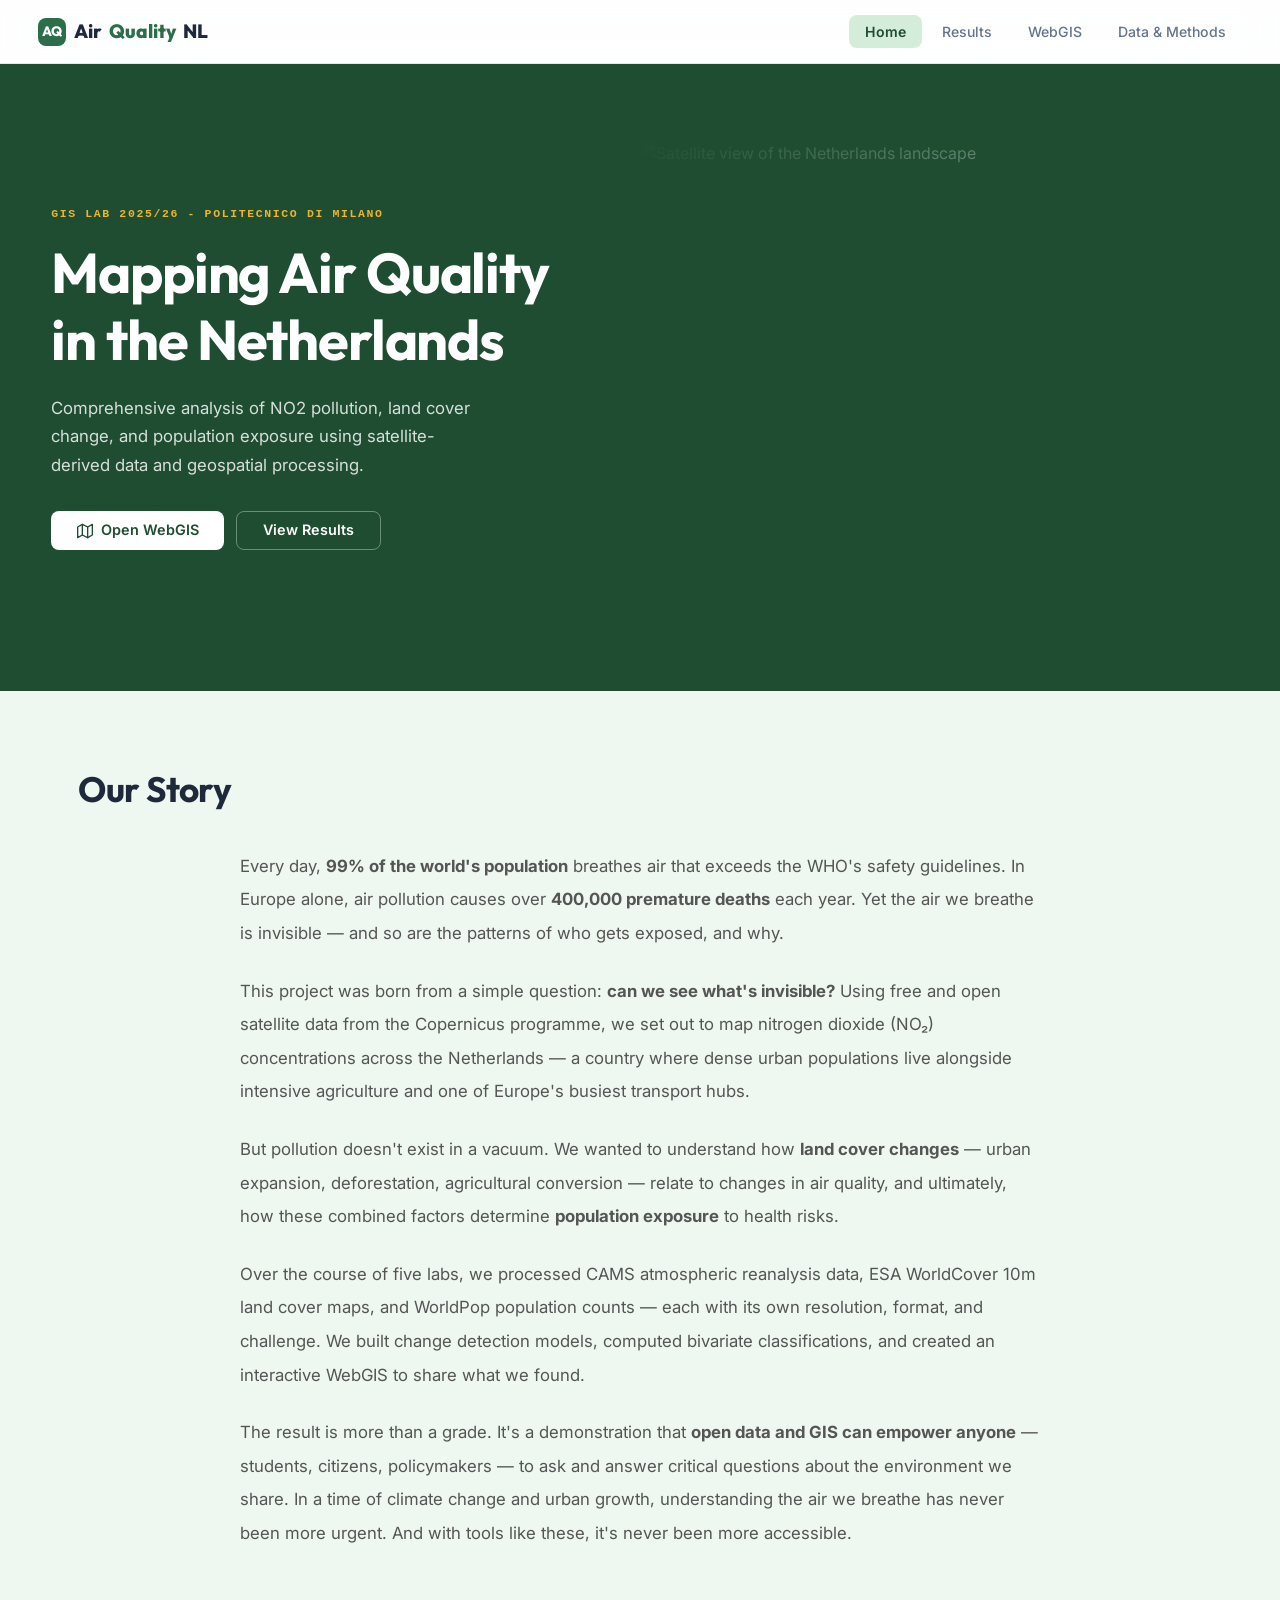
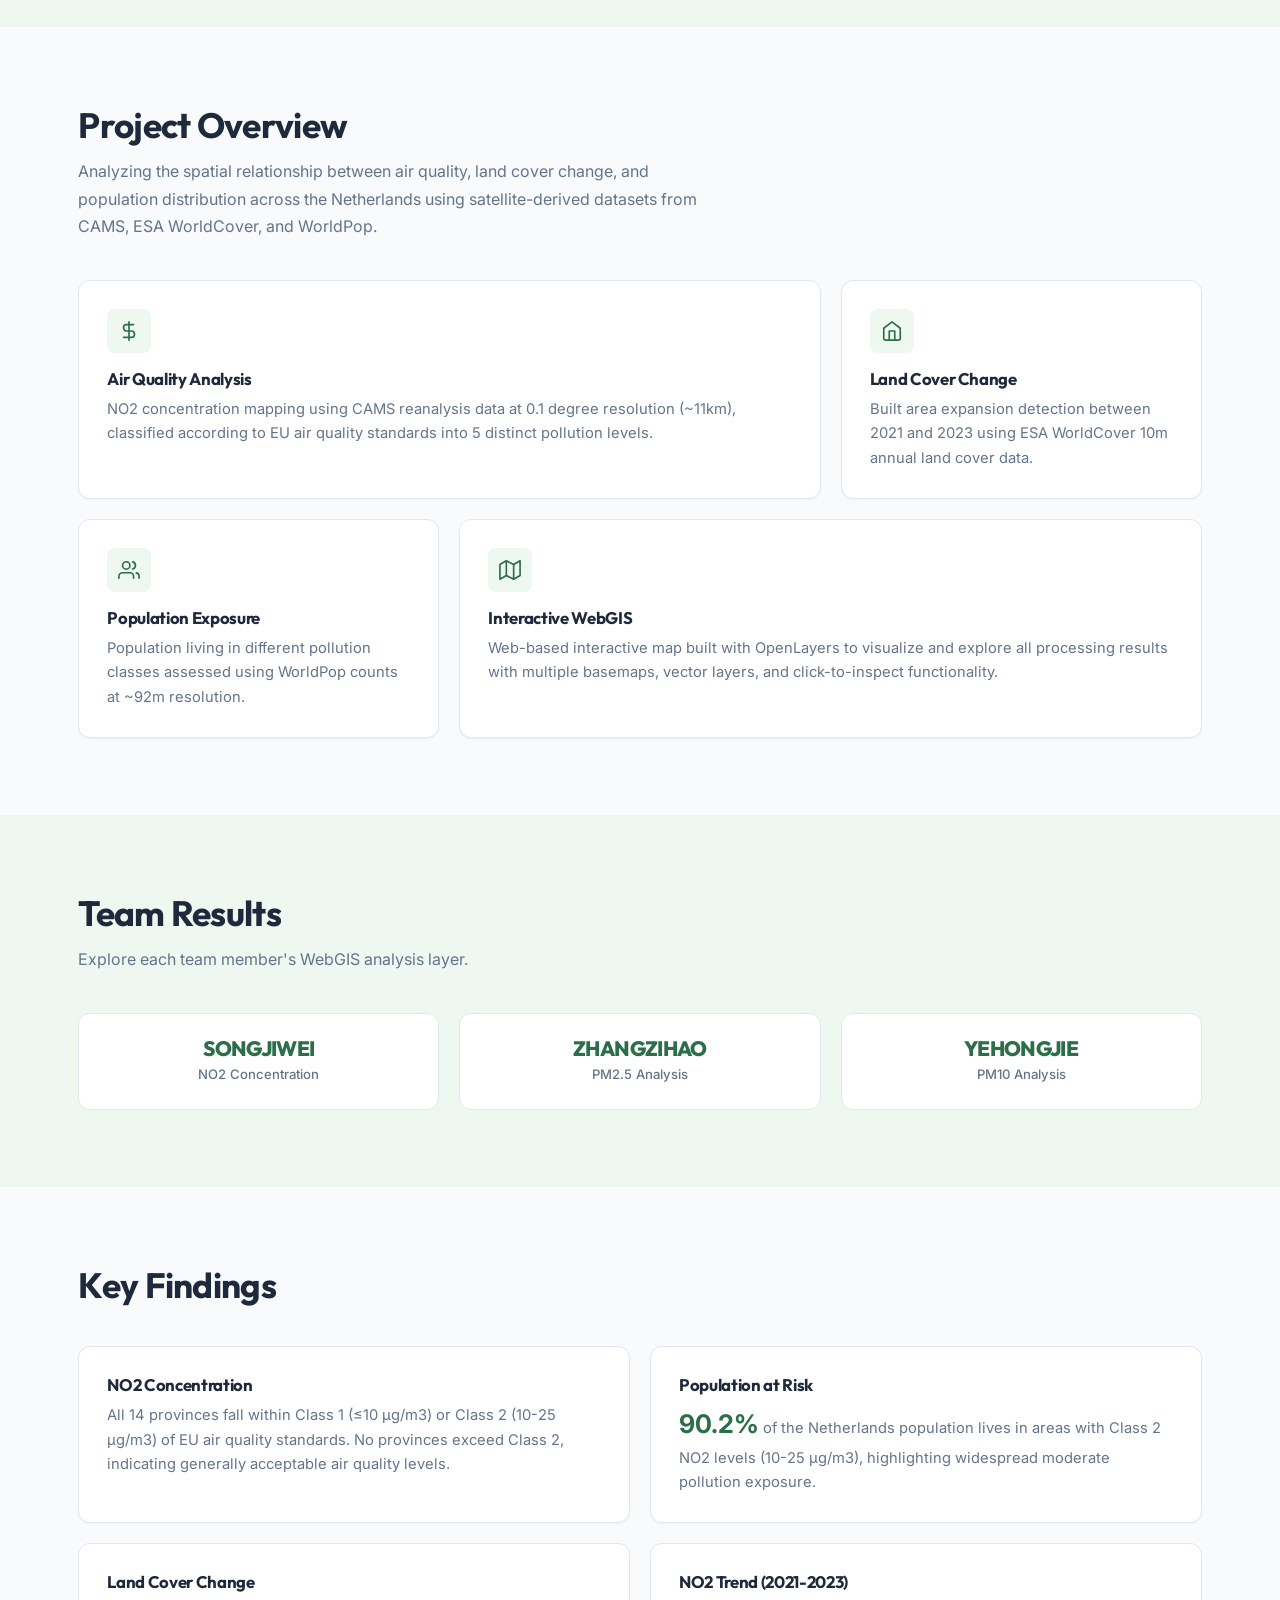
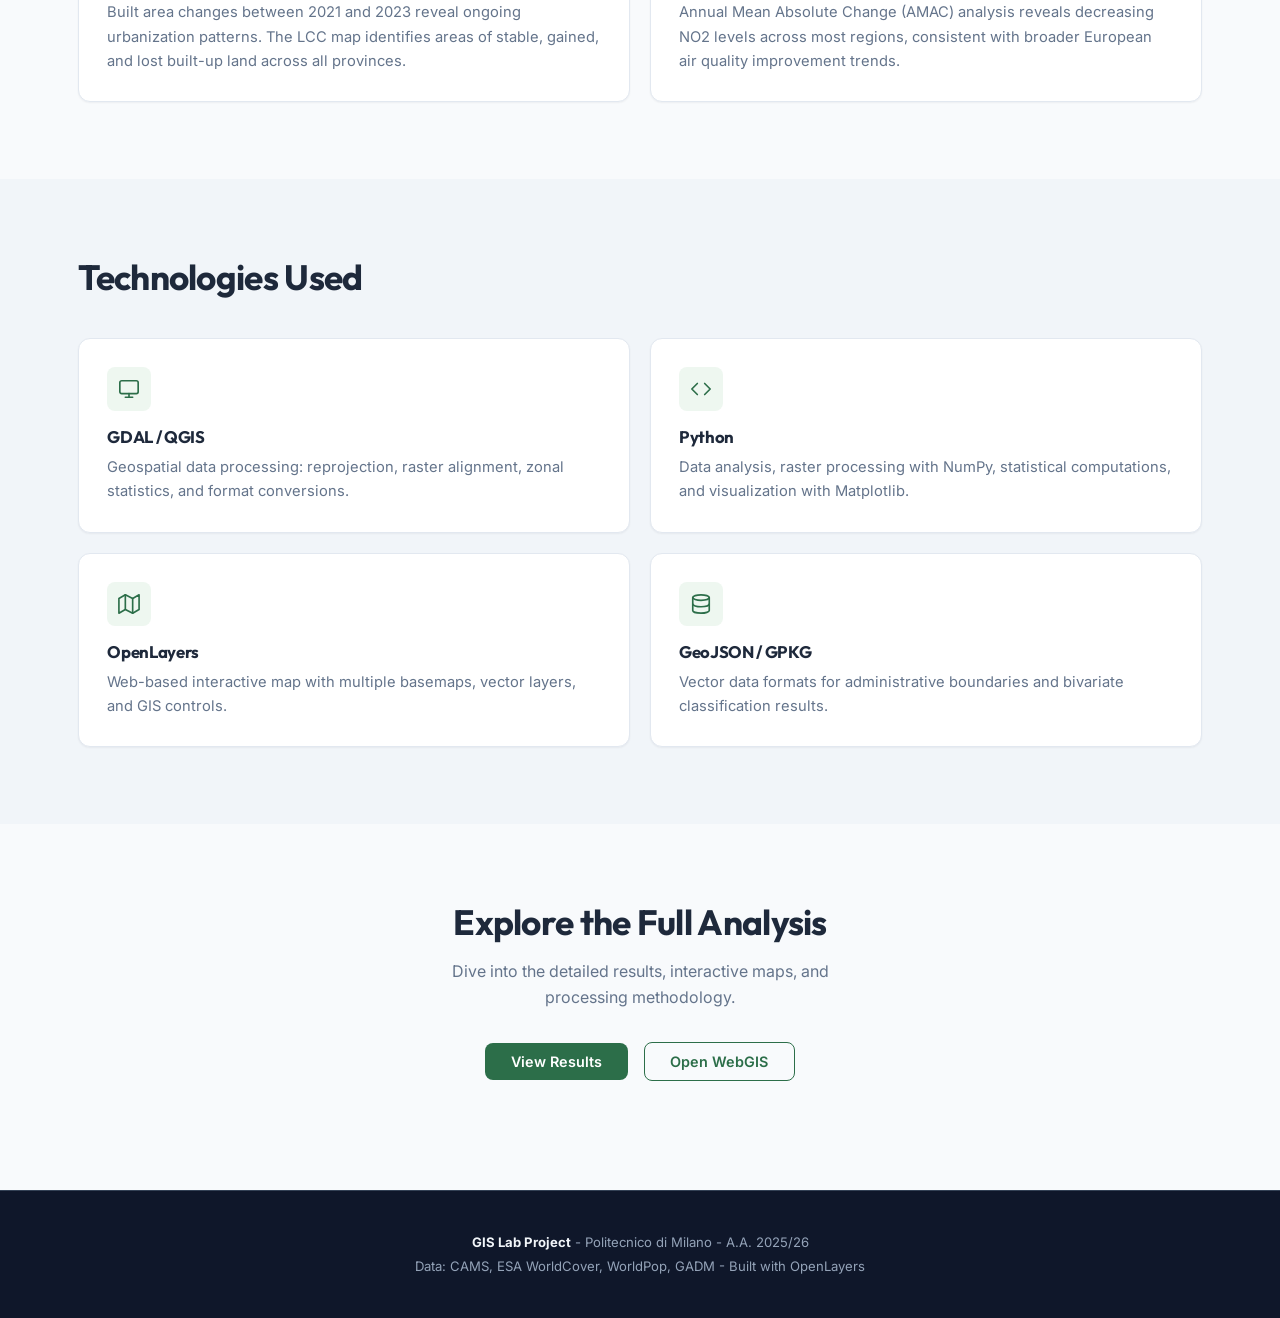
==== commit 1d2a078d: "index修改" ====
--- a/index.html
+++ b/index.html
@@ -10,7 +10,7 @@
   <link href="https://fonts.googleapis.com/css2?family=Inter:wght@400;500;600&family=Outfit:wght@500;600;700;800&display=swap" rel="stylesheet">
   <link rel="stylesheet" href="css/style.css">
 </head>
-<body> 
+<body>
   <a href="#main" class="skip-link">Skip to content</a>
 
   <nav id="site-nav" aria-label="Main navigation">
@@ -62,31 +62,7 @@
       </div>
     </section>
 
-    <!-- Stats -->
-    <section>
-      <div class="container">
-        <div class="stats reveal">
-          <div class="stat">
-            <div class="num">14</div>
-            <div class="label">Provinces Analyzed</div>
-          </div>
-          <div class="stat">
-            <div class="num">90.2%</div>
-            <div class="label">Population in Class 2 NO2</div>
-          </div>
-          <div class="stat">
-            <div class="num">3</div>
-            <div class="label">Years Compared (2021-2023)</div>
-          </div>
-          <div class="stat">
-            <div class="num">10m</div>
-            <div class="label">Land Cover Resolution</div>
-          </div>
-        </div>
-      </div>
-    </section>
-
-    <!-- Project Overview - Bento -->
+<!-- Project Overview - Bento -->
     <section>
       <div class="container">
         <div class="section-header reveal">
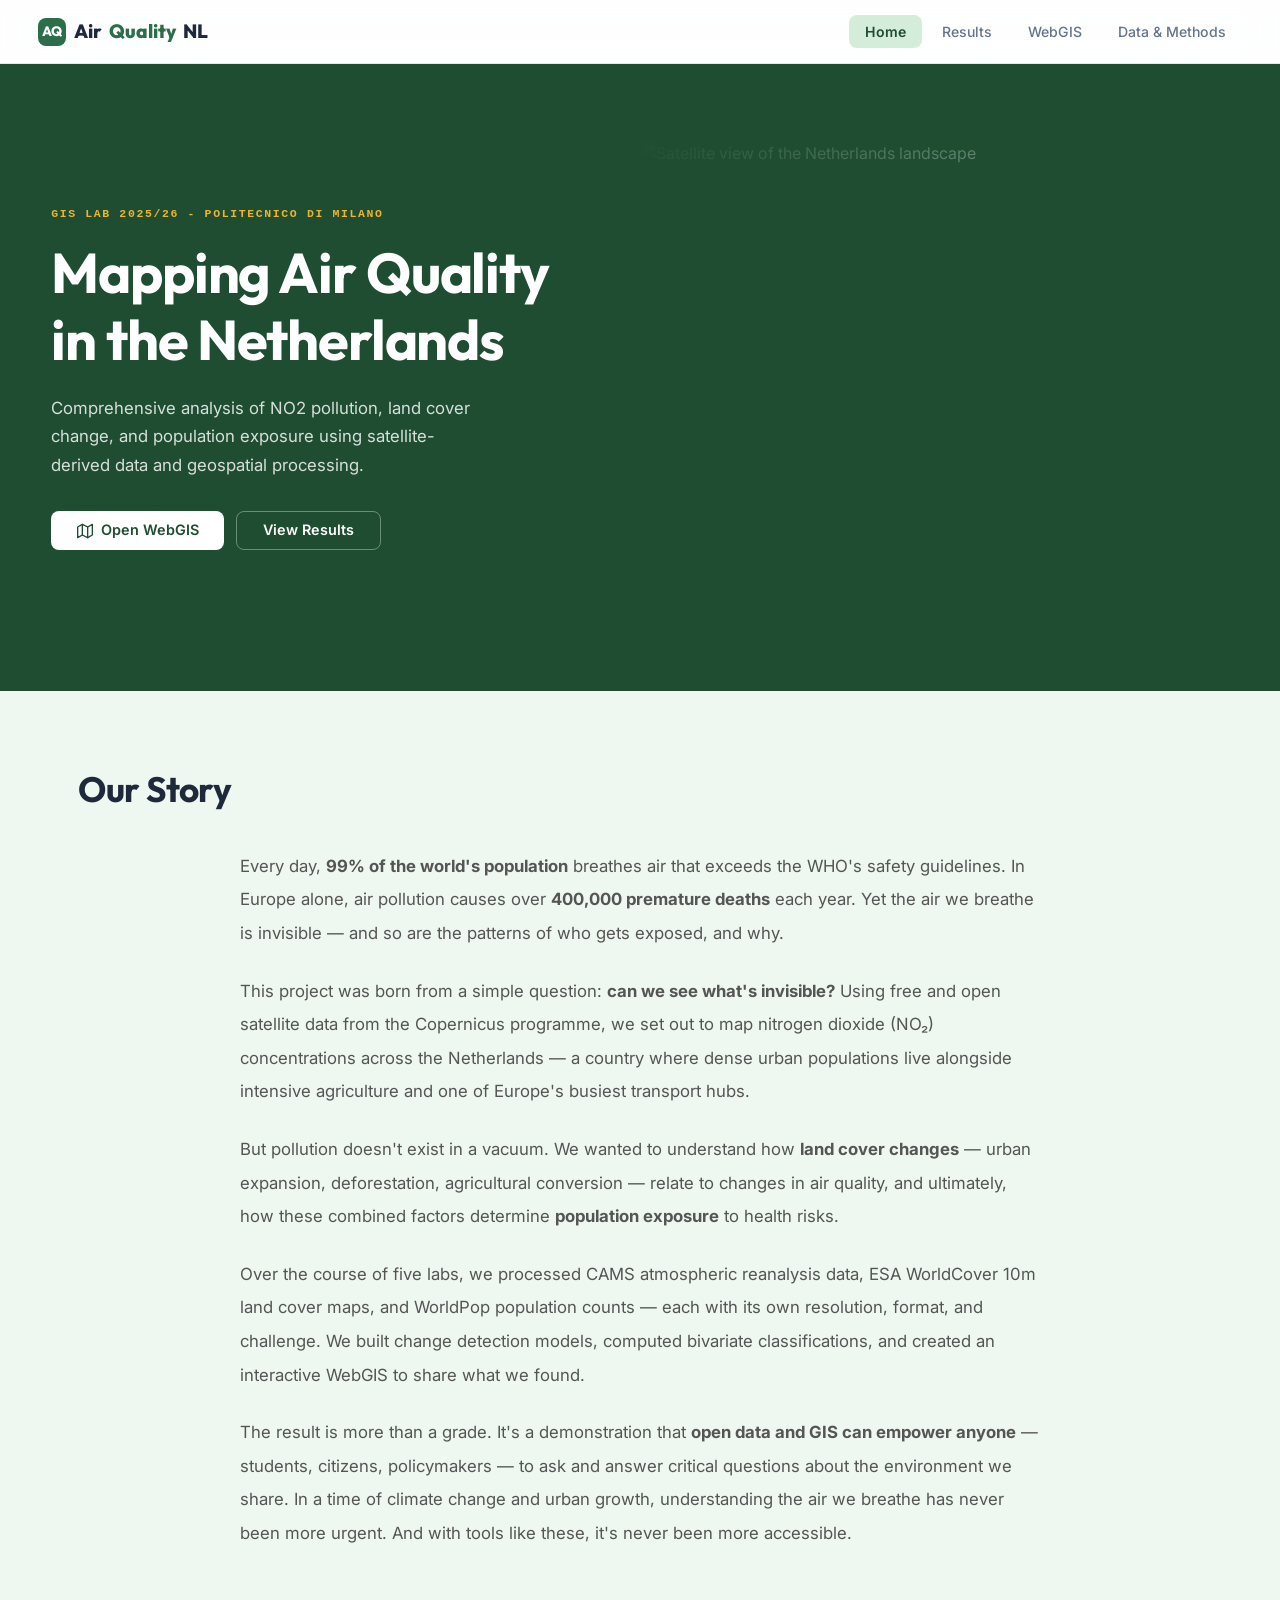
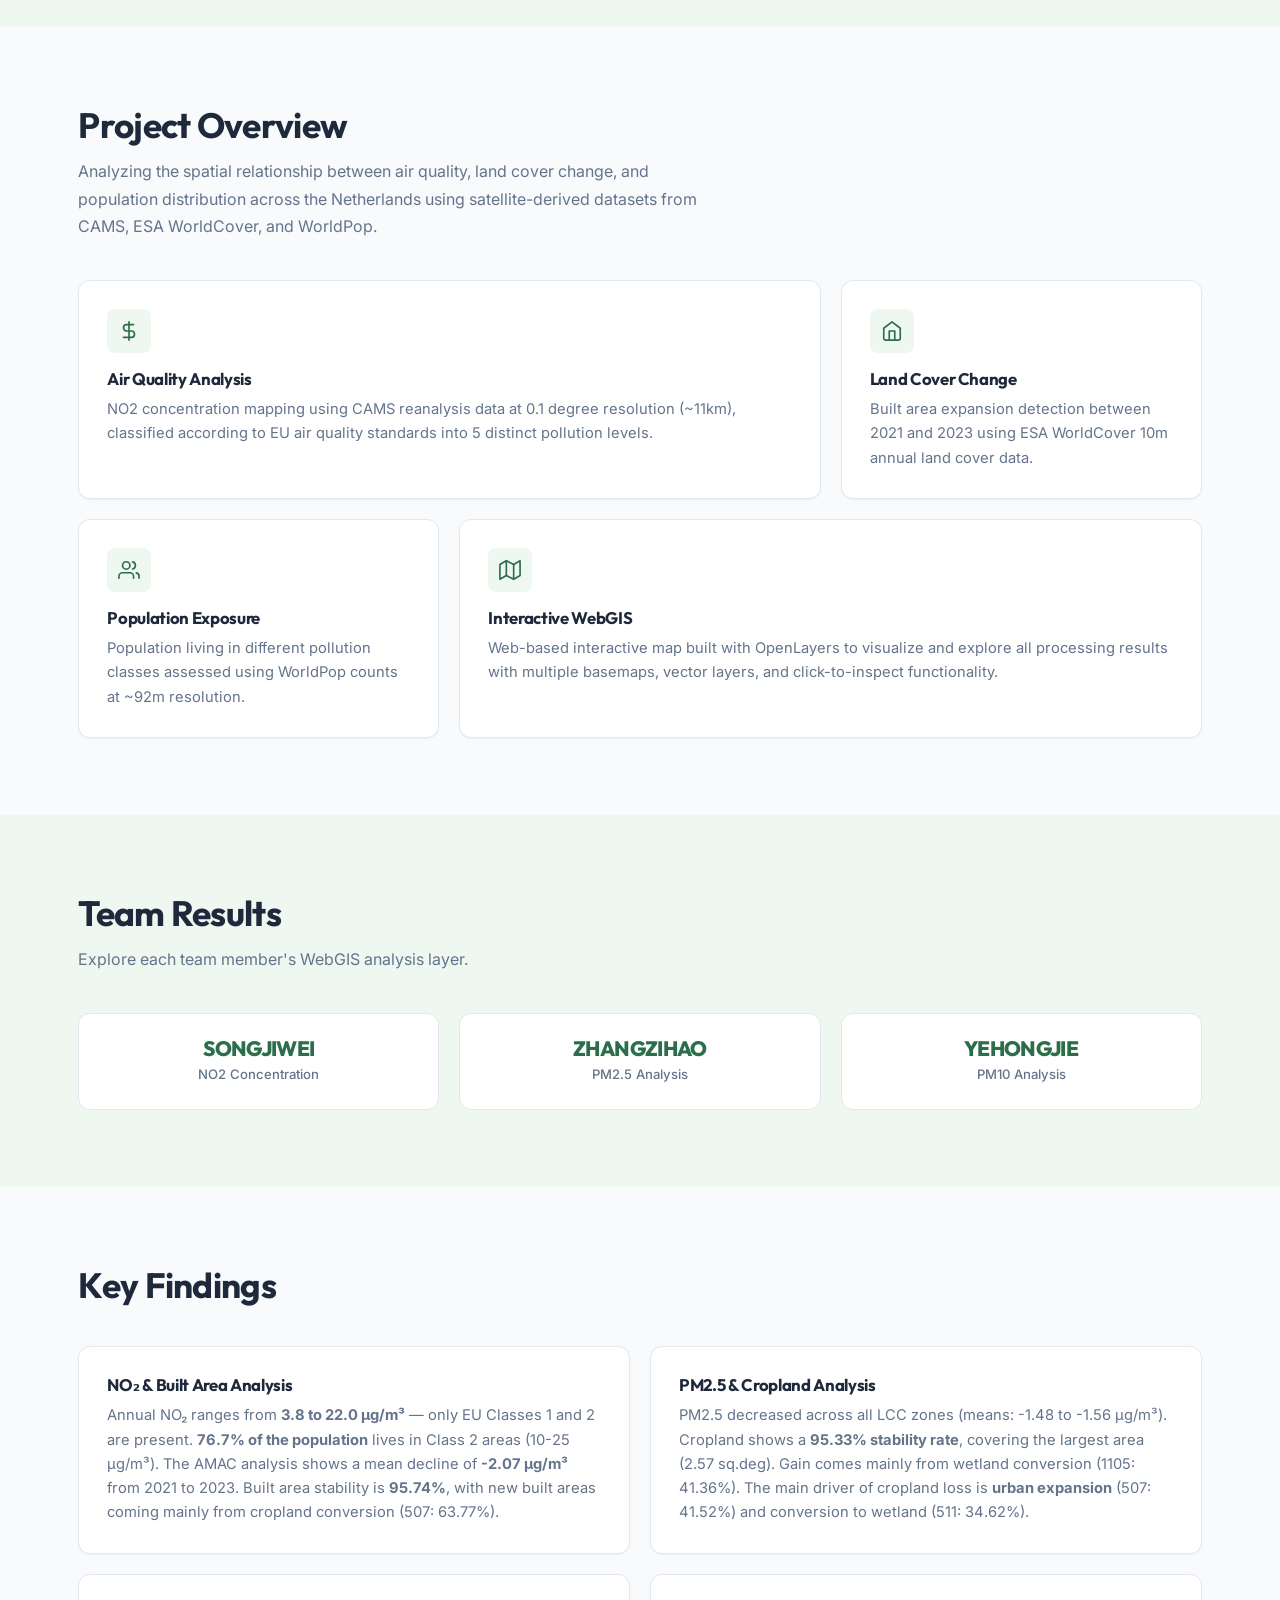
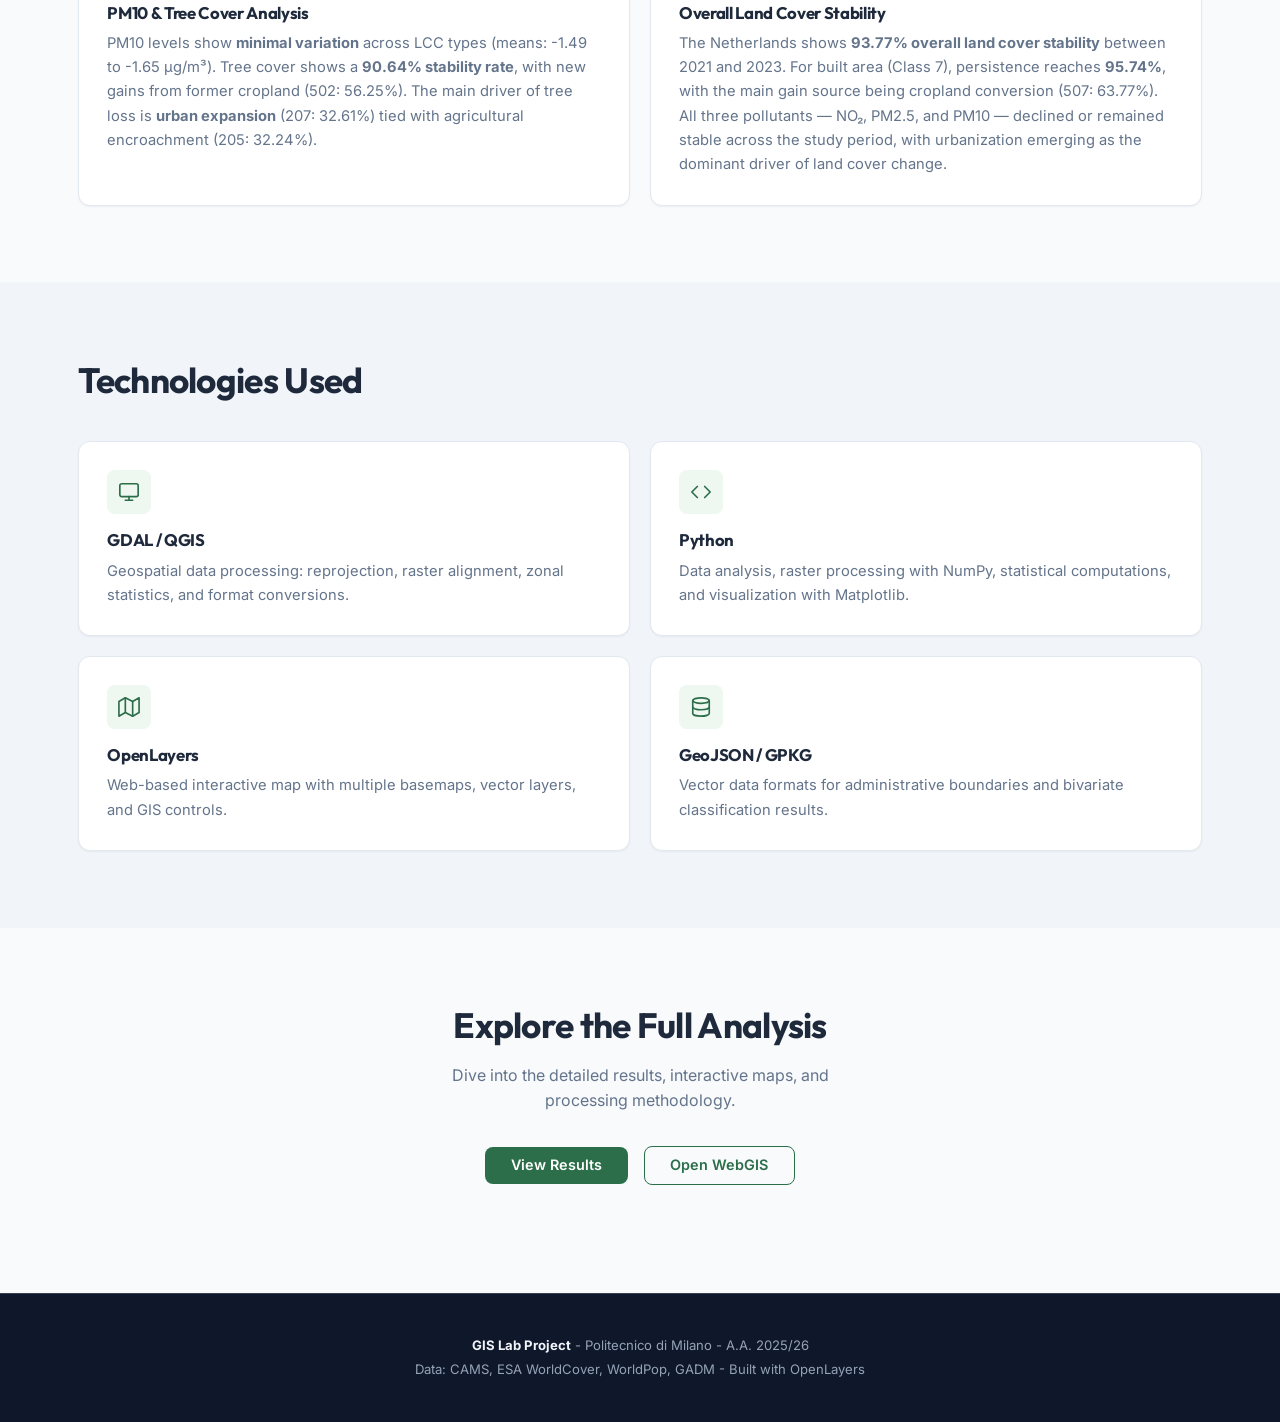
==== commit 88789421: "最终更改" ====
--- a/index.html
+++ b/index.html
@@ -62,7 +62,8 @@
       </div>
     </section>
 
-<!-- Project Overview - Bento -->
+
+    <!-- Project Overview - Bento -->
     <section>
       <div class="container">
         <div class="section-header reveal">
@@ -136,20 +137,20 @@
 
         <div class="bento">
           <div class="card card-accent-green item-6 reveal">
-            <h3>NO2 Concentration</h3>
-            <p>All 14 provinces fall within Class 1 (&le;10 &mu;g/m3) or Class 2 (10-25 &mu;g/m3) of EU air quality standards. No provinces exceed Class 2, indicating generally acceptable air quality levels.</p>
+            <h3>NO&#8322; &amp; Built Area Analysis</h3>
+            <p>Annual NO&#8322; ranges from <strong>3.8 to 22.0 &mu;g/m&sup3;</strong> — only EU Classes 1 and 2 are present. <strong>76.7% of the population</strong> lives in Class 2 areas (10-25 &mu;g/m&sup3;). The AMAC analysis shows a mean decline of <strong>-2.07 &mu;g/m&sup3;</strong> from 2021 to 2023. Built area stability is <strong>95.74%</strong>, with new built areas coming mainly from cropland conversion (507: 63.77%).</p>
           </div>
           <div class="card card-accent-amber item-6 reveal reveal-delay-1">
-            <h3>Population at Risk</h3>
-            <p><strong style="font-size:1.6rem;color:var(--green-600)">90.2%</strong> of the Netherlands population lives in areas with Class 2 NO2 levels (10-25 &mu;g/m3), highlighting widespread moderate pollution exposure.</p>
+            <h3>PM2.5 &amp; Cropland Analysis</h3>
+            <p>PM2.5 decreased across all LCC zones (means: -1.48 to -1.56 &mu;g/m&sup3;). Cropland shows a <strong>95.33% stability rate</strong>, covering the largest area (2.57 sq.deg). Gain comes mainly from wetland conversion (1105: 41.36%). The main driver of cropland loss is <strong>urban expansion</strong> (507: 41.52%) and conversion to wetland (511: 34.62%).</p>
           </div>
           <div class="card item-6 reveal reveal-delay-2">
-            <h3>Land Cover Change</h3>
-            <p>Built area changes between 2021 and 2023 reveal ongoing urbanization patterns. The LCC map identifies areas of stable, gained, and lost built-up land across all provinces.</p>
+            <h3>PM10 &amp; Tree Cover Analysis</h3>
+            <p>PM10 levels show <strong>minimal variation</strong> across LCC types (means: -1.49 to -1.65 &mu;g/m&sup3;). Tree cover shows a <strong>90.64% stability rate</strong>, with new gains from former cropland (502: 56.25%). The main driver of tree loss is <strong>urban expansion</strong> (207: 32.61%) tied with agricultural encroachment (205: 32.24%).</p>
           </div>
           <div class="card item-6 reveal reveal-delay-3">
-            <h3>NO2 Trend (2021-2023)</h3>
-            <p>Annual Mean Absolute Change (AMAC) analysis reveals decreasing NO2 levels across most regions, consistent with broader European air quality improvement trends.</p>
+            <h3>Overall Land Cover Stability</h3>
+            <p>The Netherlands shows <strong>93.77% overall land cover stability</strong> between 2021 and 2023. For built area (Class 7), persistence reaches <strong>95.74%</strong>, with the main gain source being cropland conversion (507: 63.77%). All three pollutants — NO&#8322;, PM2.5, and PM10 — declined or remained stable across the study period, with urbanization emerging as the dominant driver of land cover change.</p>
           </div>
         </div>
       </div>
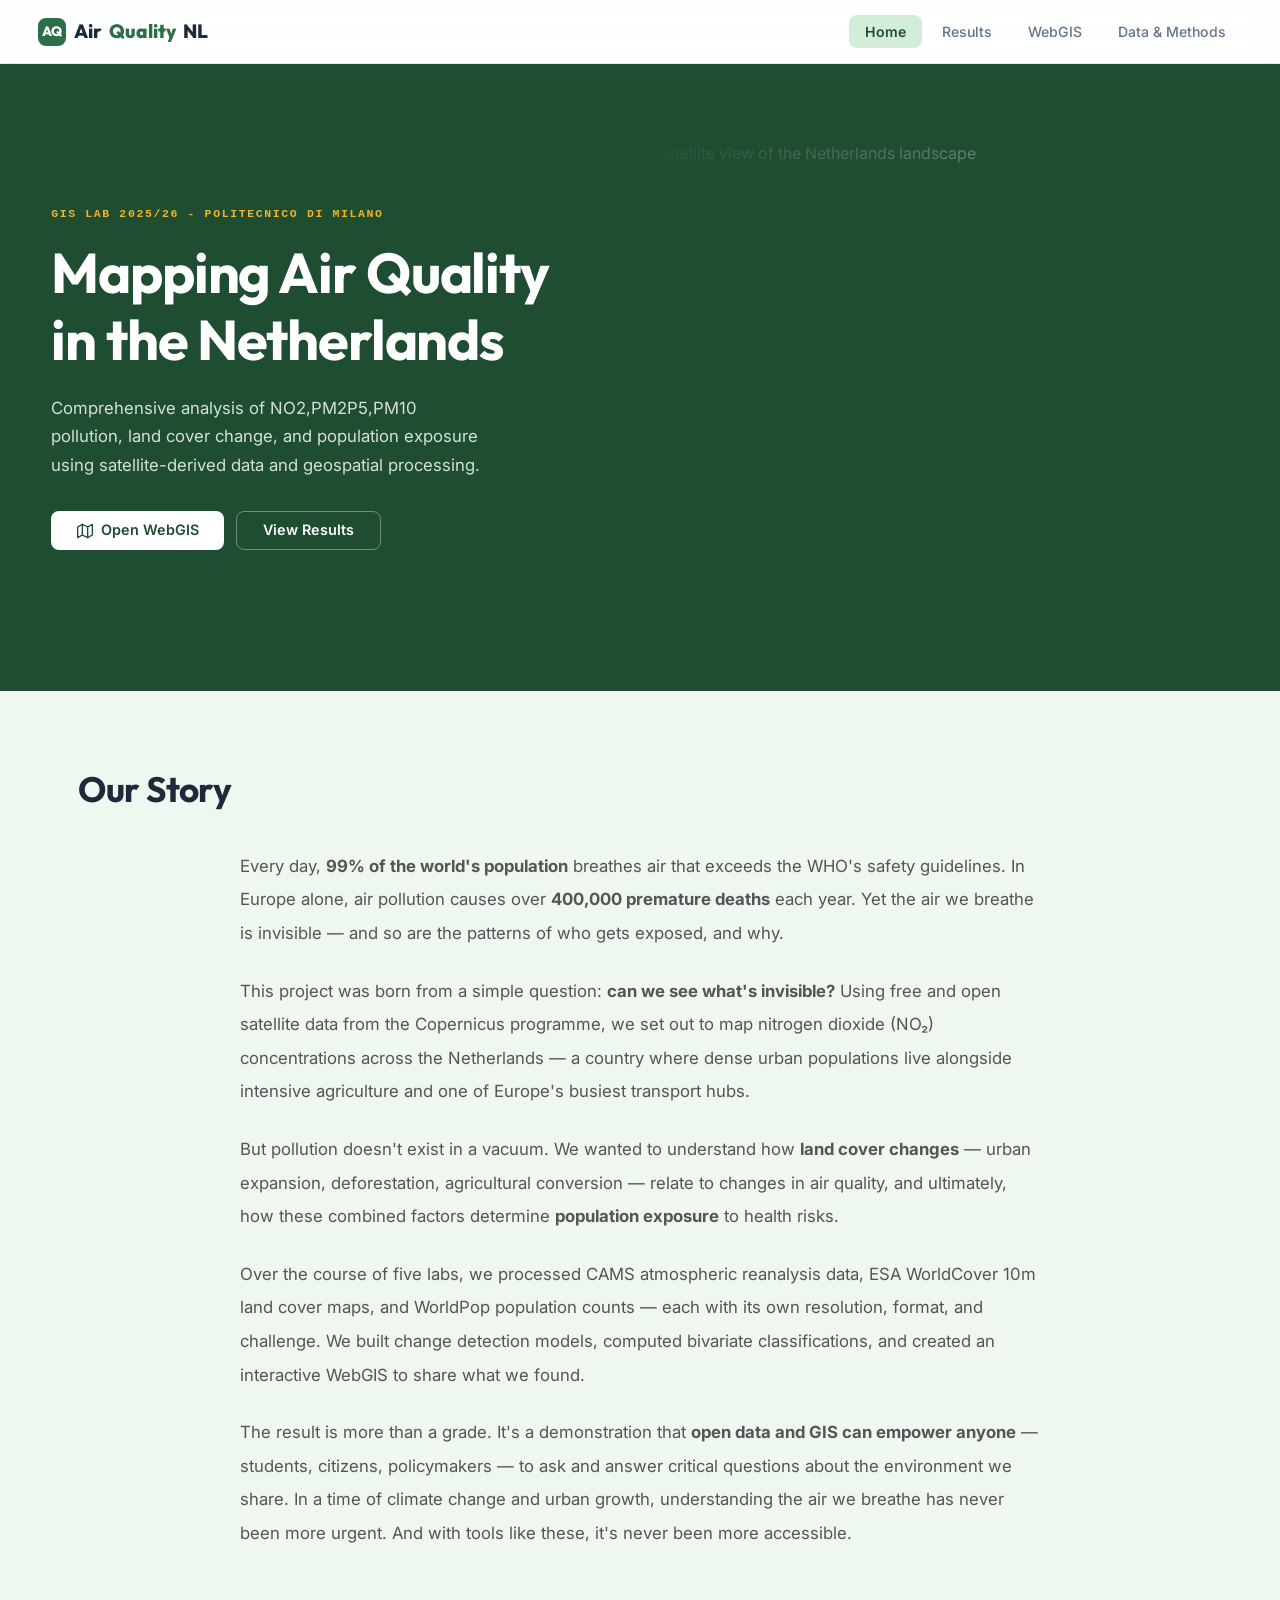
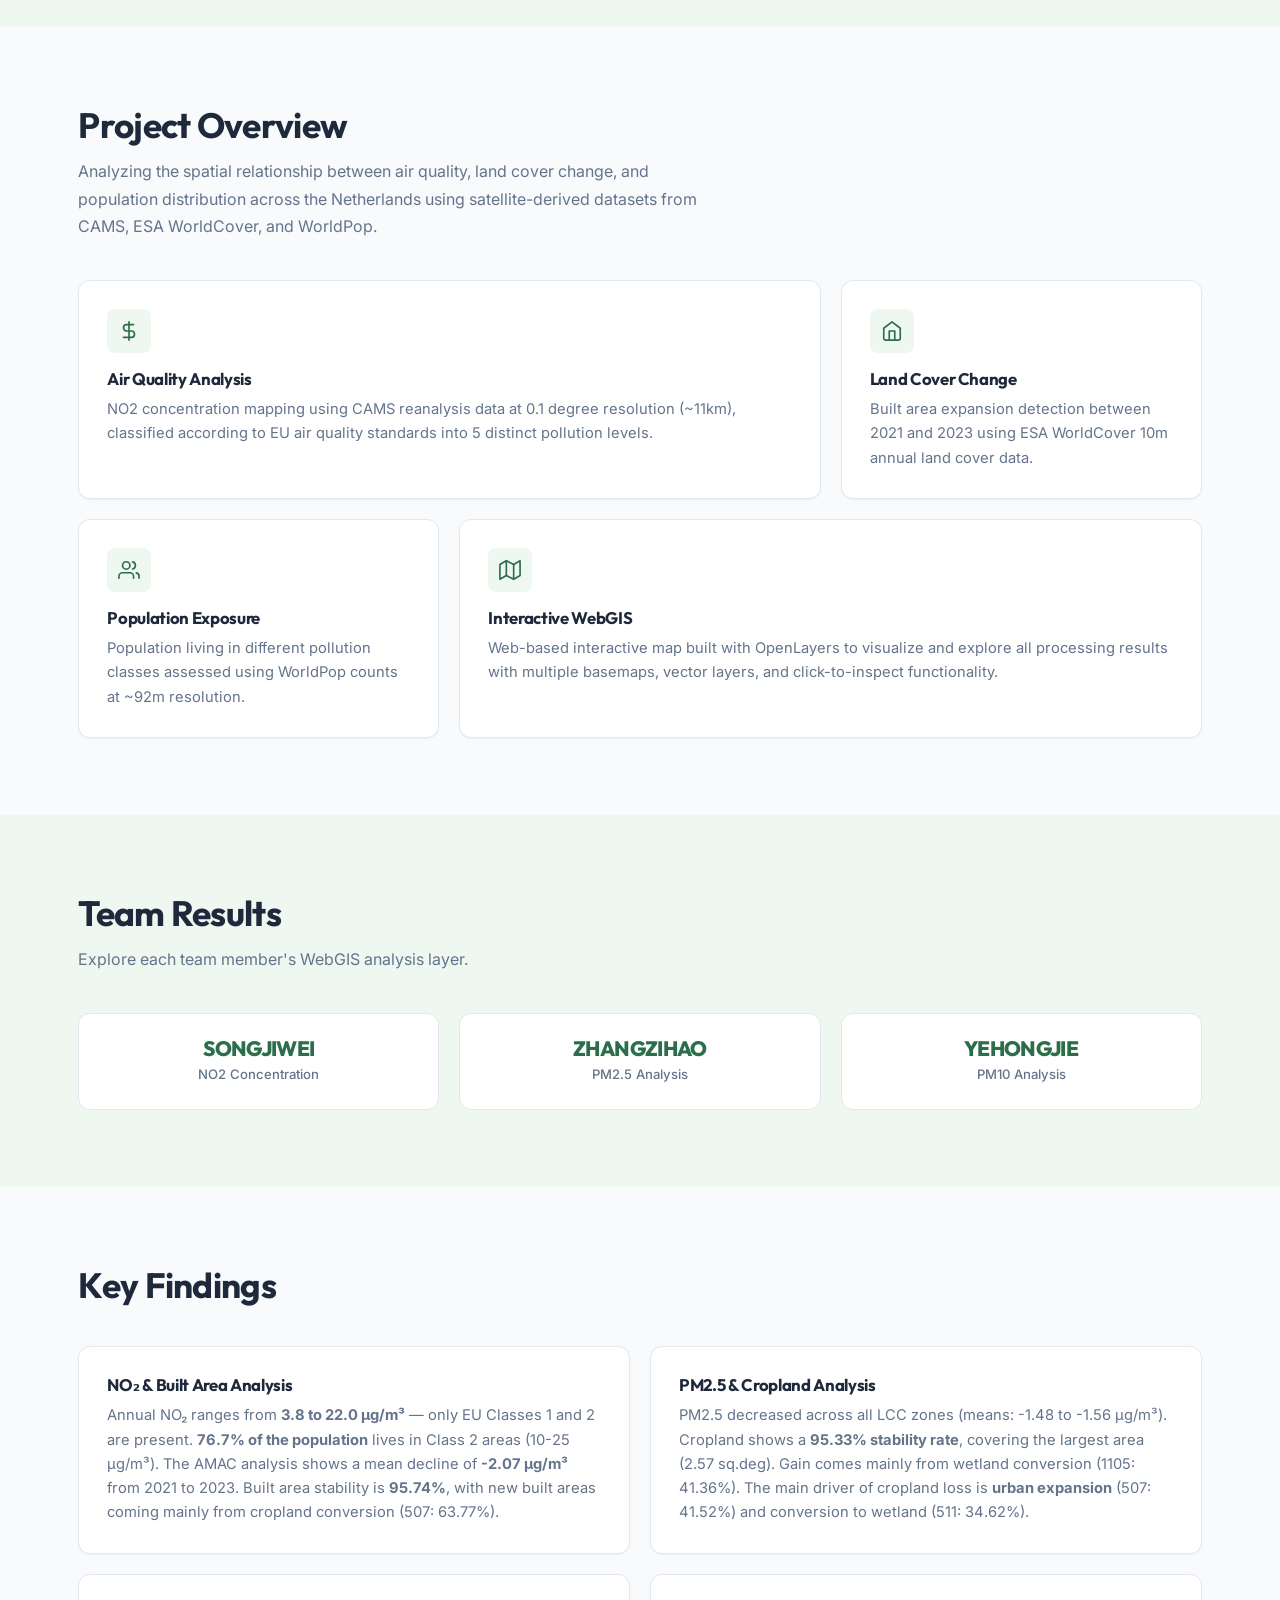
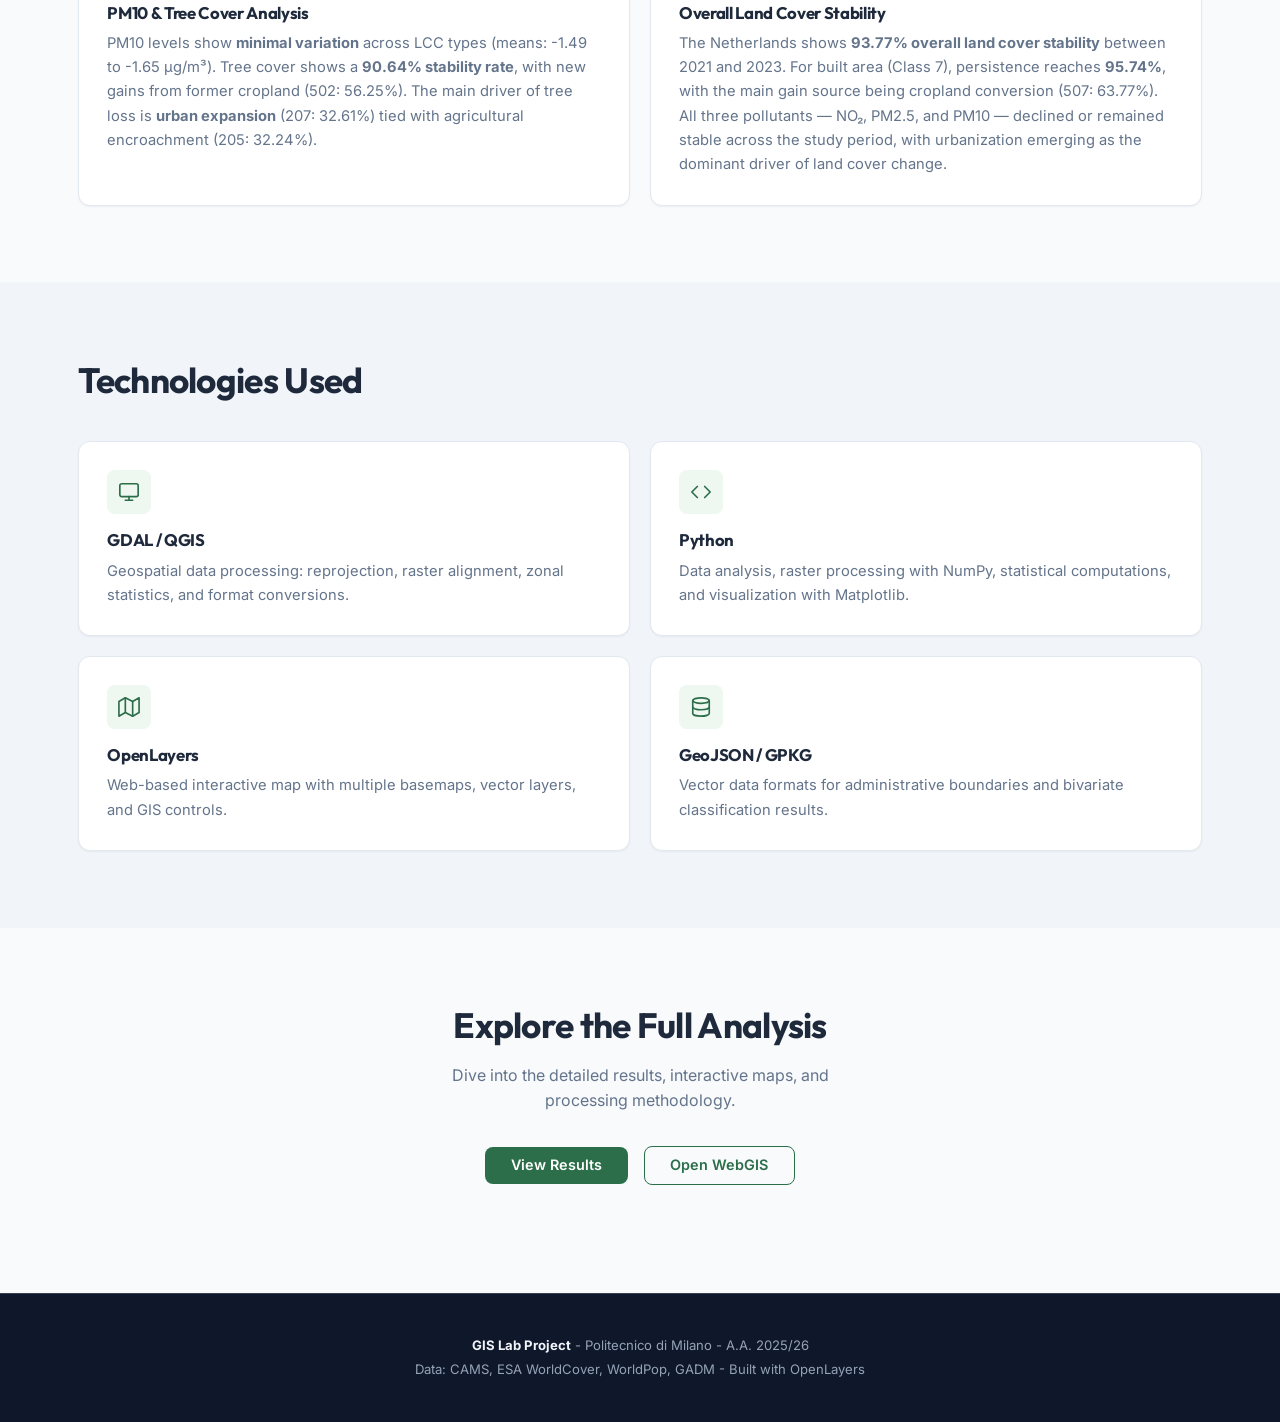
==== commit b693baed: "a" ====
--- a/index.html
+++ b/index.html
@@ -32,7 +32,7 @@
       <div class="hero-content">
         <div class="hero-eyebrow">GIS Lab 2025/26 - Politecnico di Milano</div>
         <h1>Mapping Air Quality in the Netherlands</h1>
-        <p>Comprehensive analysis of NO2 pollution, land cover change, and population exposure using satellite-derived data and geospatial processing.</p>
+        <p>Comprehensive analysis of NO2,PM2P5,PM10 pollution, land cover change, and population exposure using satellite-derived data and geospatial processing.</p>
         <div class="hero-cta">
           <a href="webgis.html" class="btn btn-primary">
             <svg width="16" height="16" viewBox="0 0 24 24" fill="none" stroke="currentColor" stroke-width="2" stroke-linecap="round" stroke-linejoin="round"><polygon points="1 6 1 22 8 18 16 22 23 18 23 2 16 6 8 2 1 6"></polygon><line x1="8" y1="2" x2="8" y2="18"></line><line x1="16" y1="6" x2="16" y2="22"></line></svg>
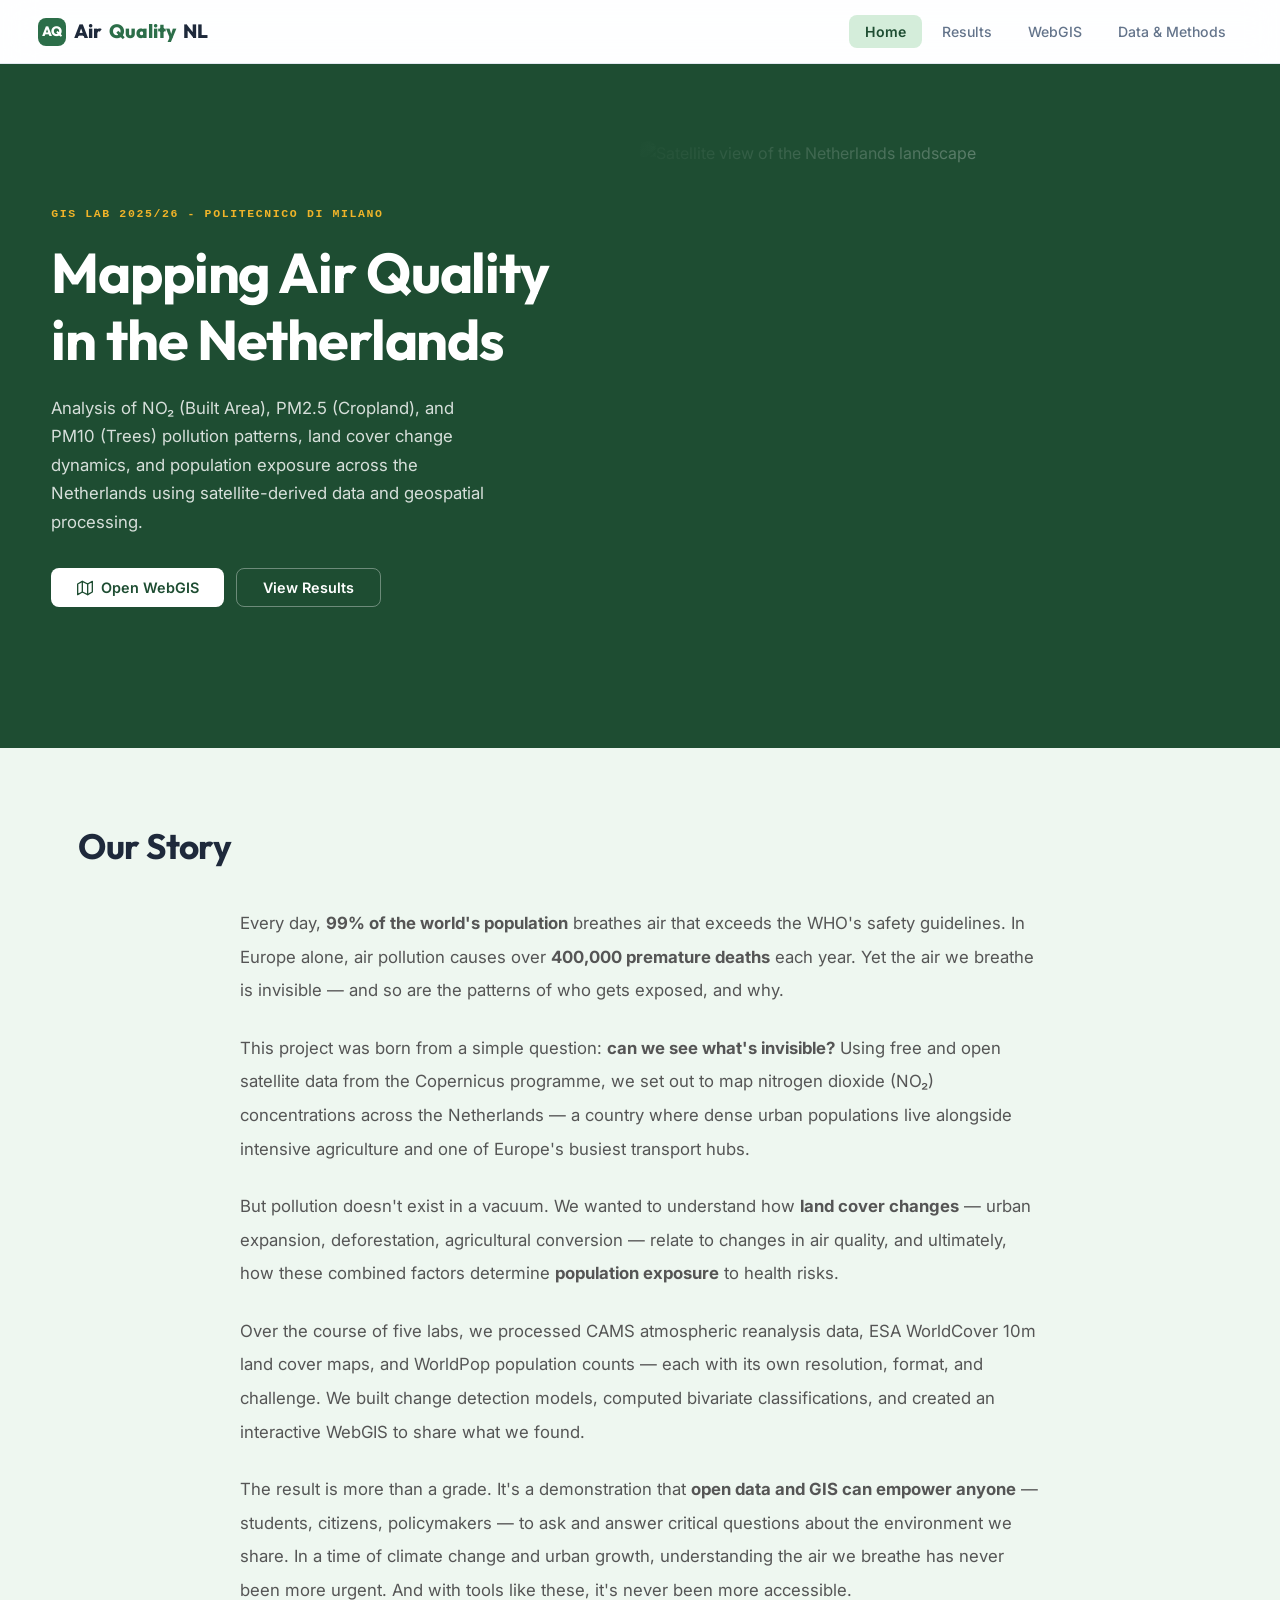
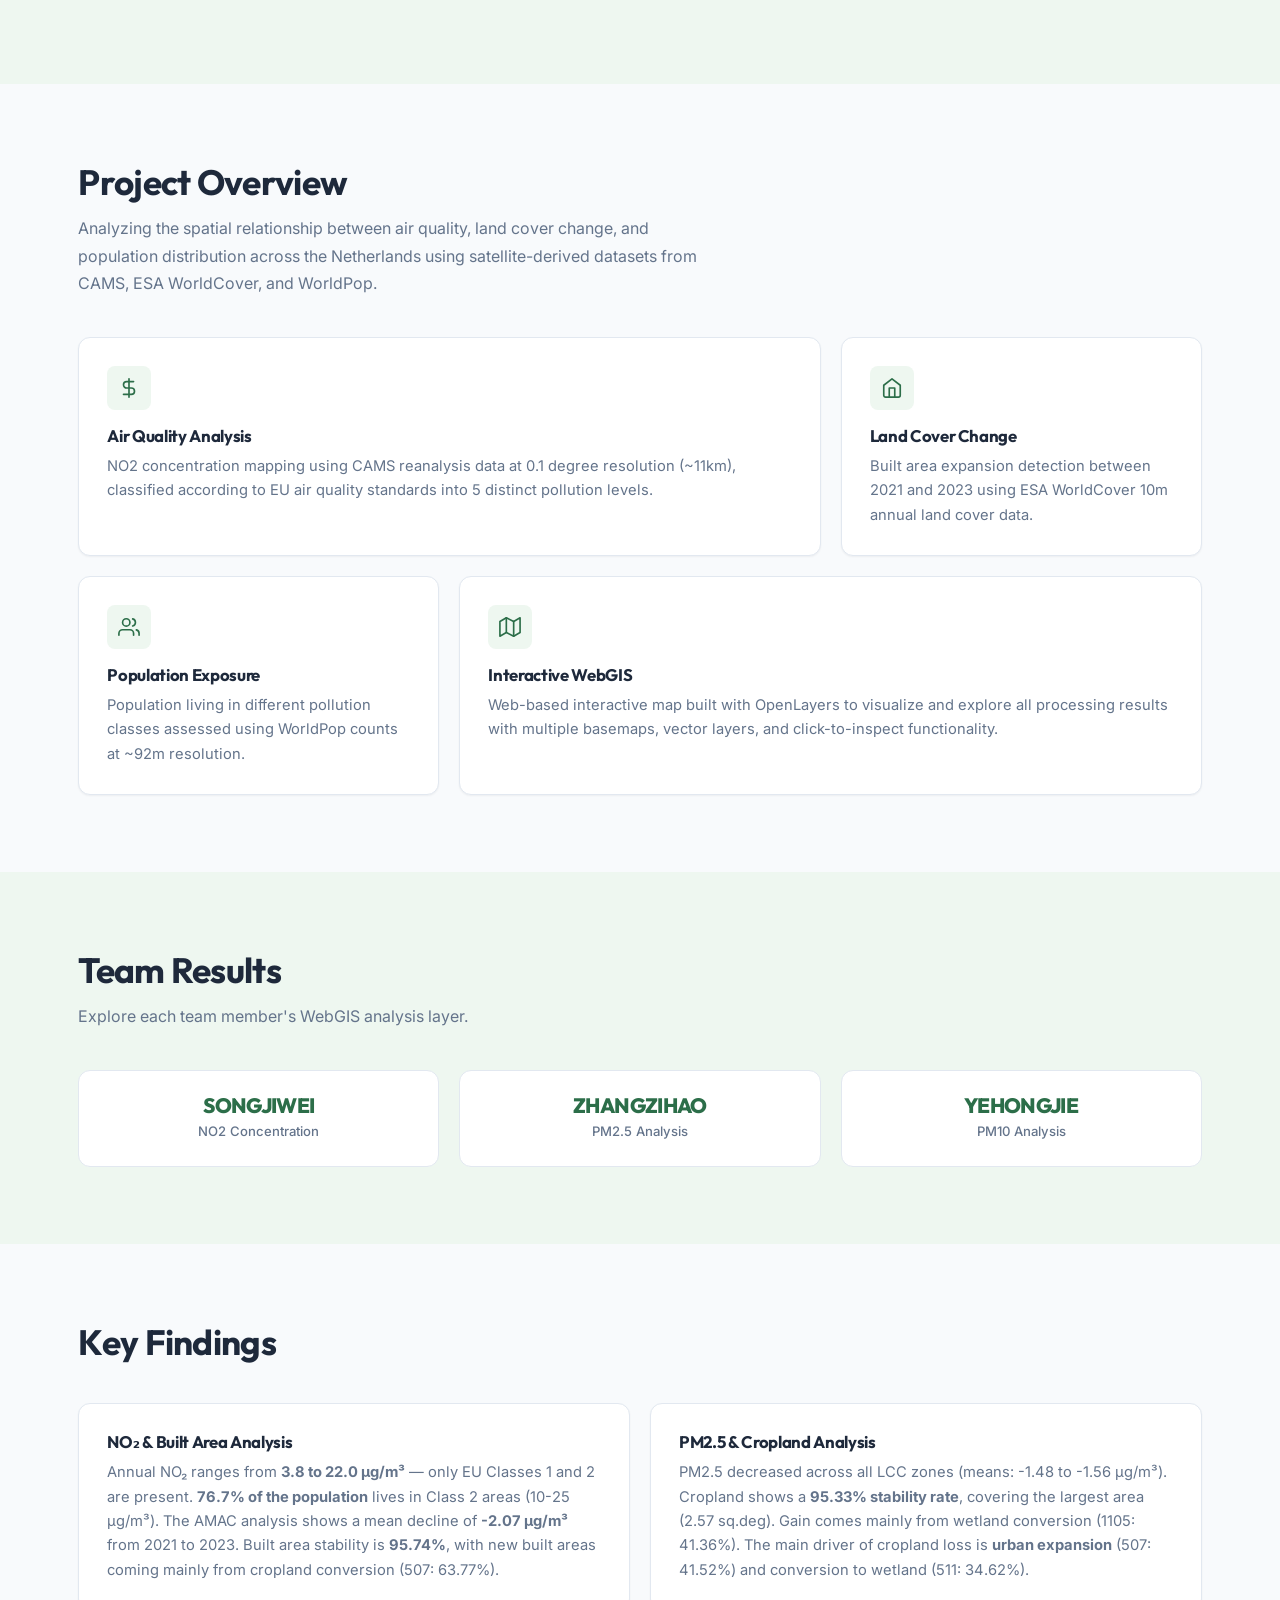
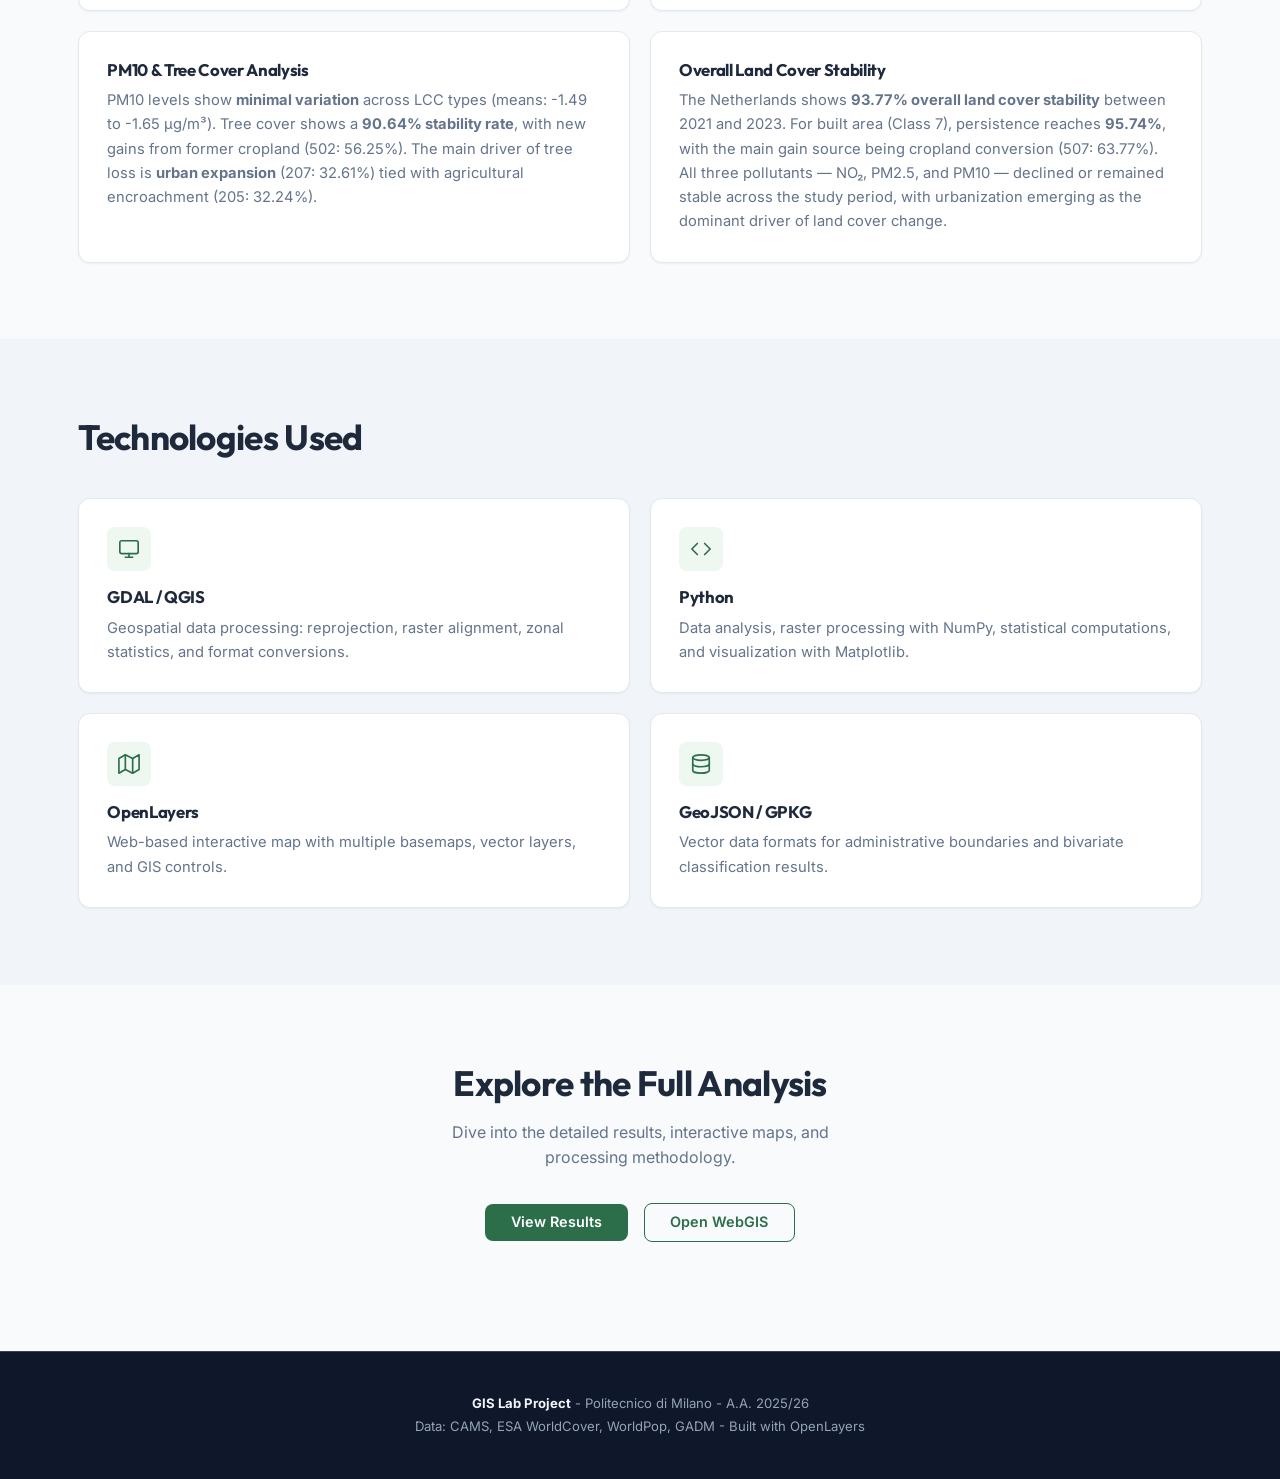
==== commit ea6aeaf7: "a" ====
--- a/index.html
+++ b/index.html
@@ -32,7 +32,7 @@
       <div class="hero-content">
         <div class="hero-eyebrow">GIS Lab 2025/26 - Politecnico di Milano</div>
         <h1>Mapping Air Quality in the Netherlands</h1>
-        <p>Comprehensive analysis of NO2,PM2P5,PM10 pollution, land cover change, and population exposure using satellite-derived data and geospatial processing.</p>
+        <p>Analysis of NO&#8322; (Built Area), PM2.5 (Cropland), and PM10 (Trees) pollution patterns, land cover change dynamics, and population exposure across the Netherlands using satellite-derived data and geospatial processing.</p>
         <div class="hero-cta">
           <a href="webgis.html" class="btn btn-primary">
             <svg width="16" height="16" viewBox="0 0 24 24" fill="none" stroke="currentColor" stroke-width="2" stroke-linecap="round" stroke-linejoin="round"><polygon points="1 6 1 22 8 18 16 22 23 18 23 2 16 6 8 2 1 6"></polygon><line x1="8" y1="2" x2="8" y2="18"></line><line x1="16" y1="6" x2="16" y2="22"></line></svg>
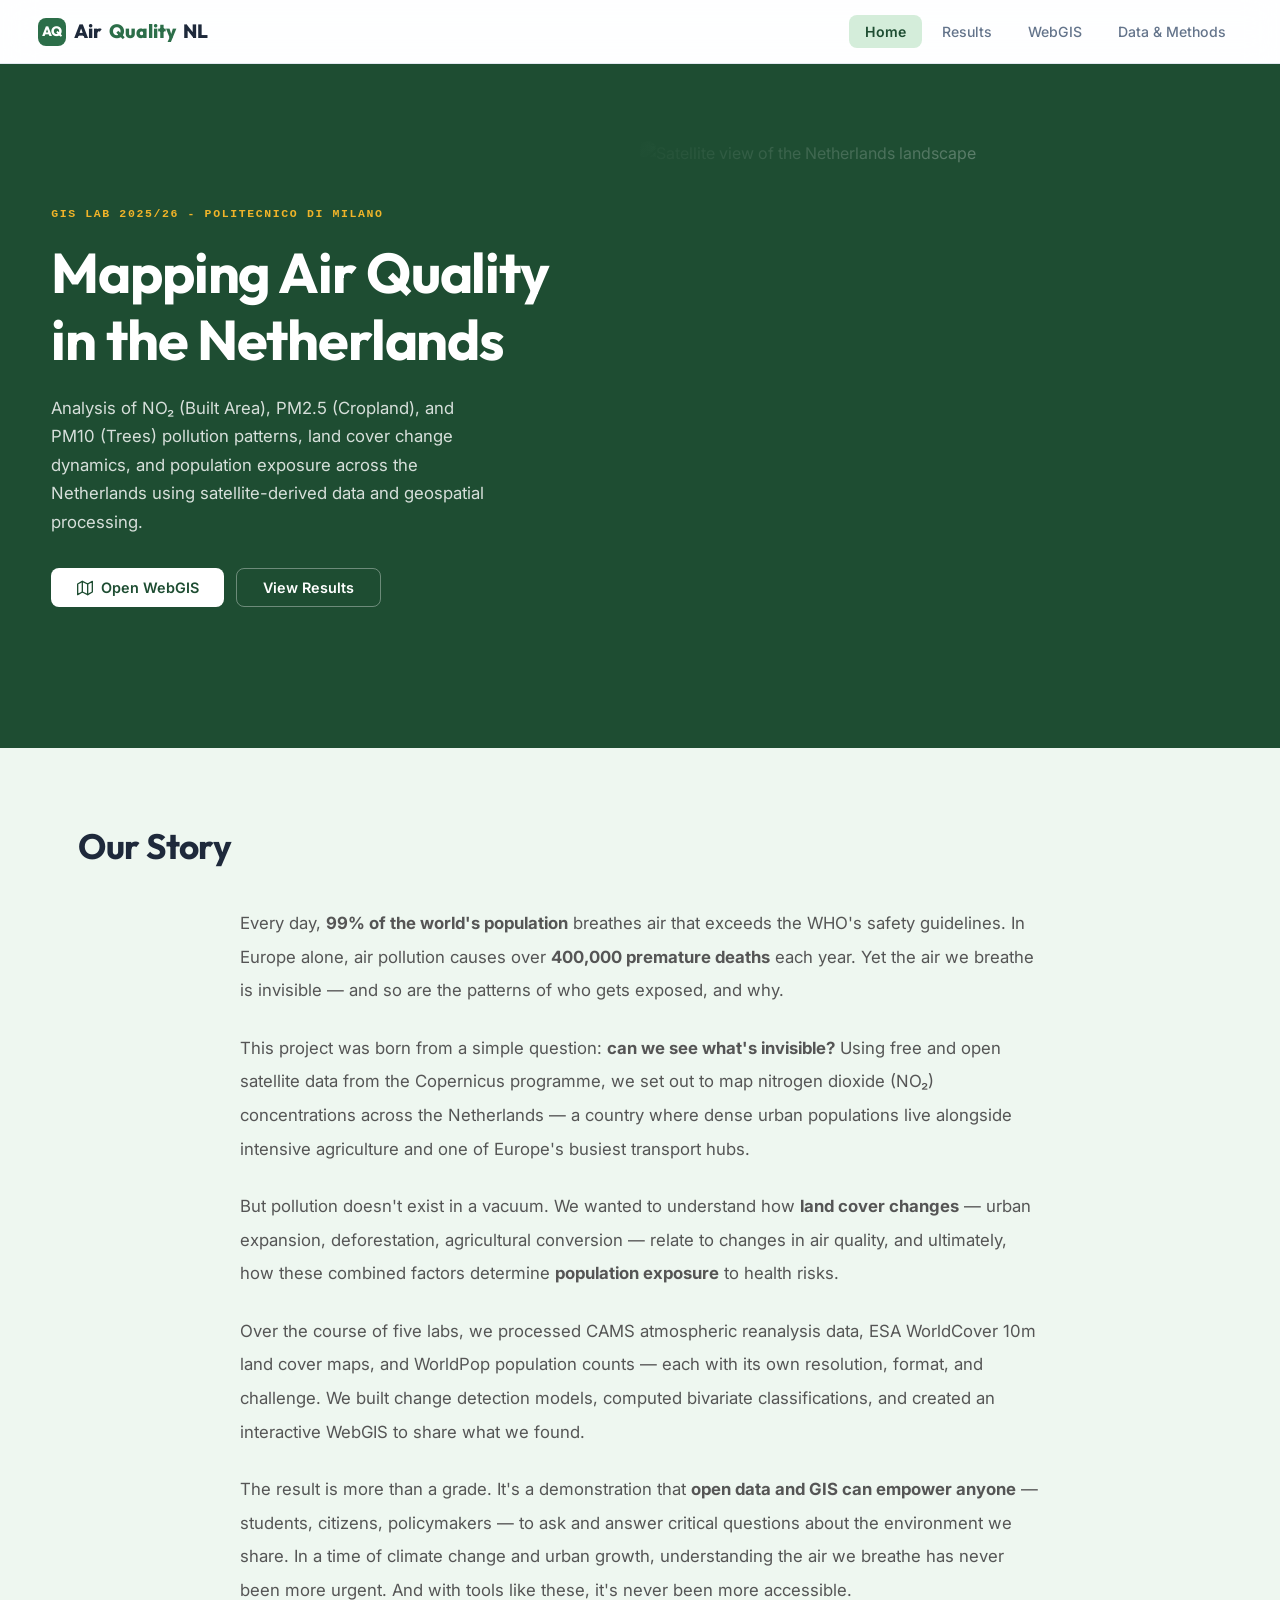
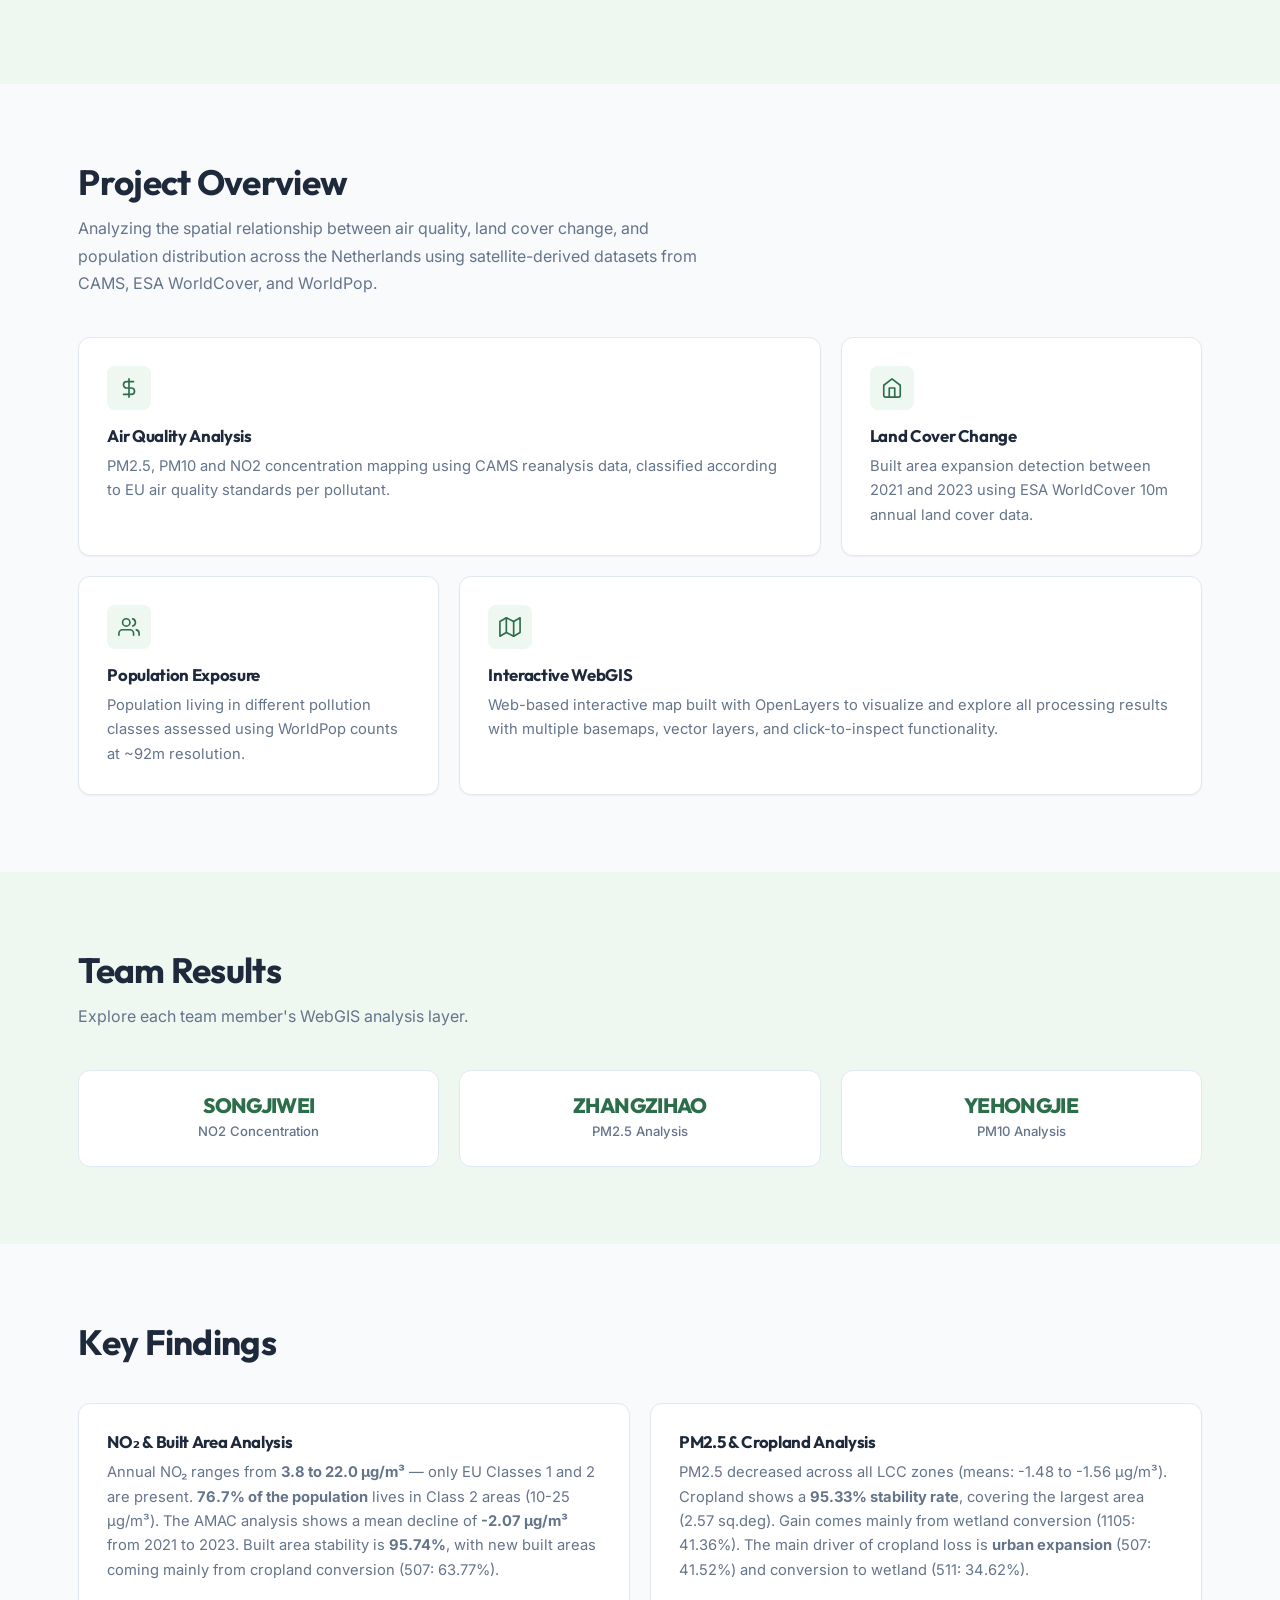
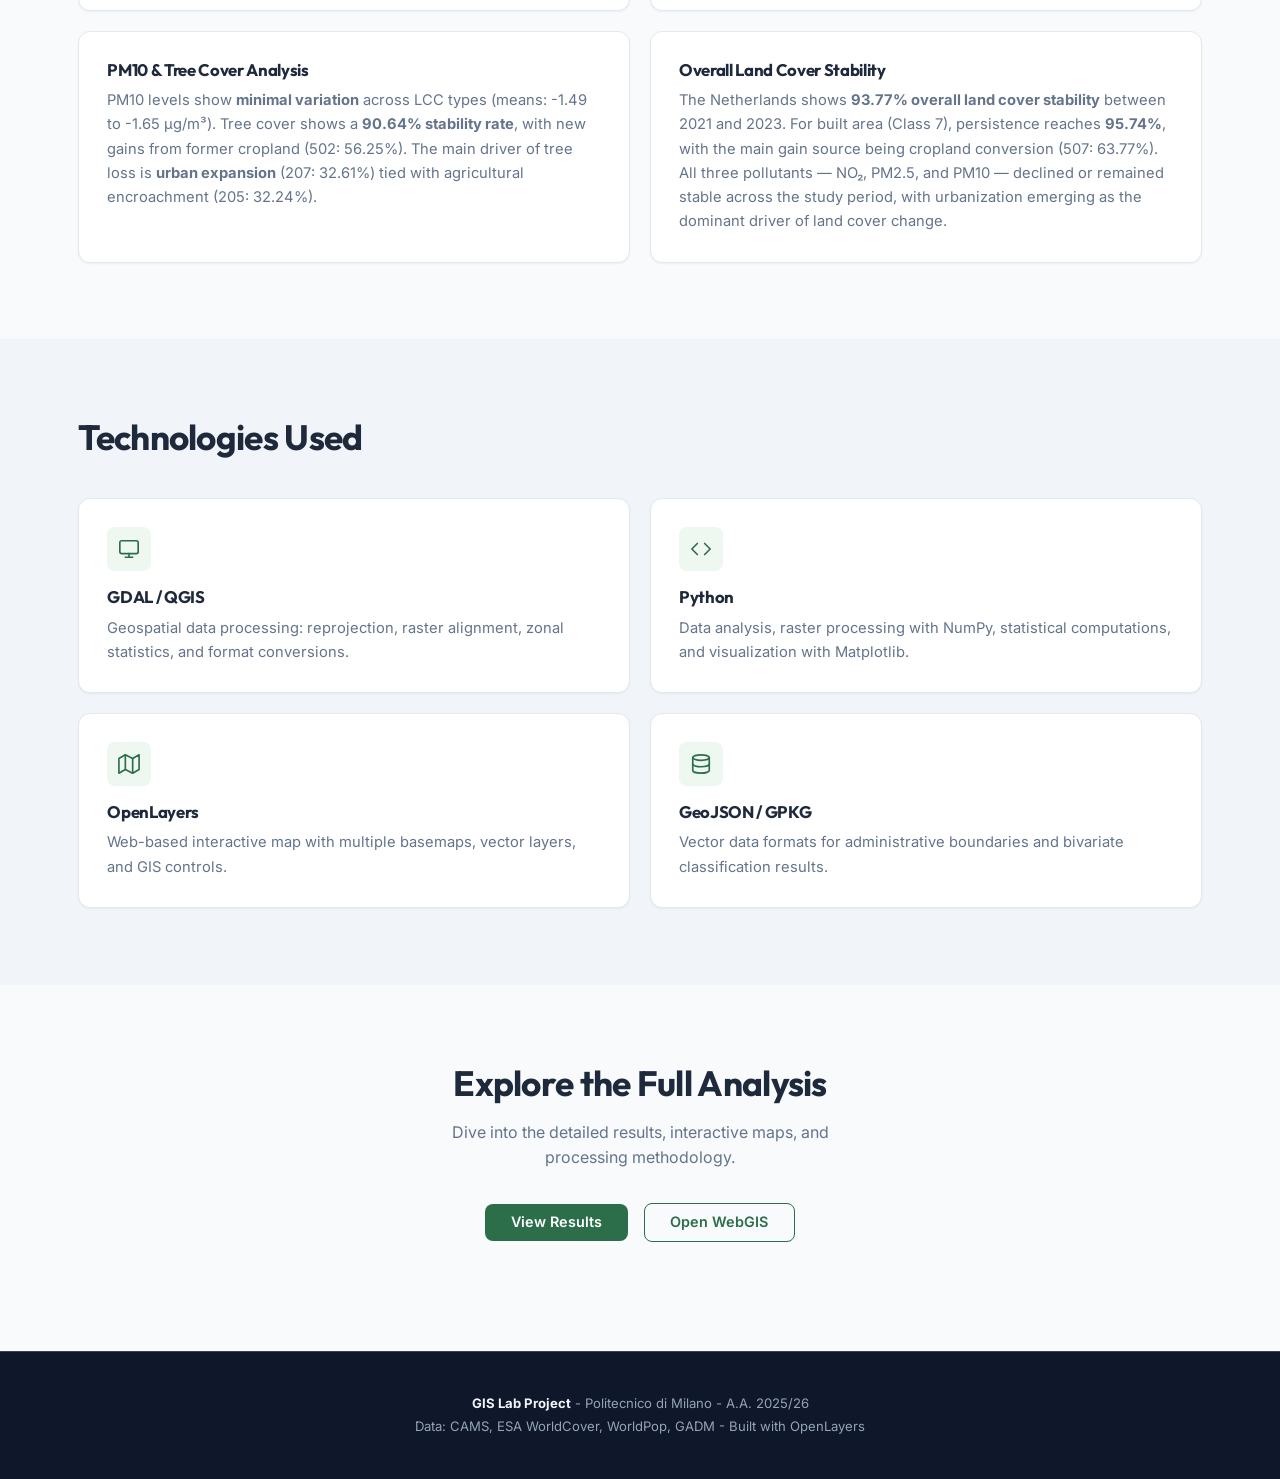
==== commit 6f33ff71: "首页和data页面补充PM2.5/PM10文字描述" ====
--- a/index.html
+++ b/index.html
@@ -77,7 +77,7 @@
               <svg viewBox="0 0 24 24" fill="none" stroke="currentColor" stroke-linecap="round" stroke-linejoin="round"><path d="M12 2v20M17 5H9.5a3.5 3.5 0 0 0 0 7h5a3.5 3.5 0 0 1 0 7H6"/></svg>
             </div>
             <h3>Air Quality Analysis</h3>
-            <p>NO2 concentration mapping using CAMS reanalysis data at 0.1 degree resolution (~11km), classified according to EU air quality standards into 5 distinct pollution levels.</p>
+            <p>PM2.5, PM10 and NO2 concentration mapping using CAMS reanalysis data, classified according to EU air quality standards per pollutant.</p>
           </div>
           <div class="card item-4 reveal reveal-delay-1">
             <div class="card-icon">
